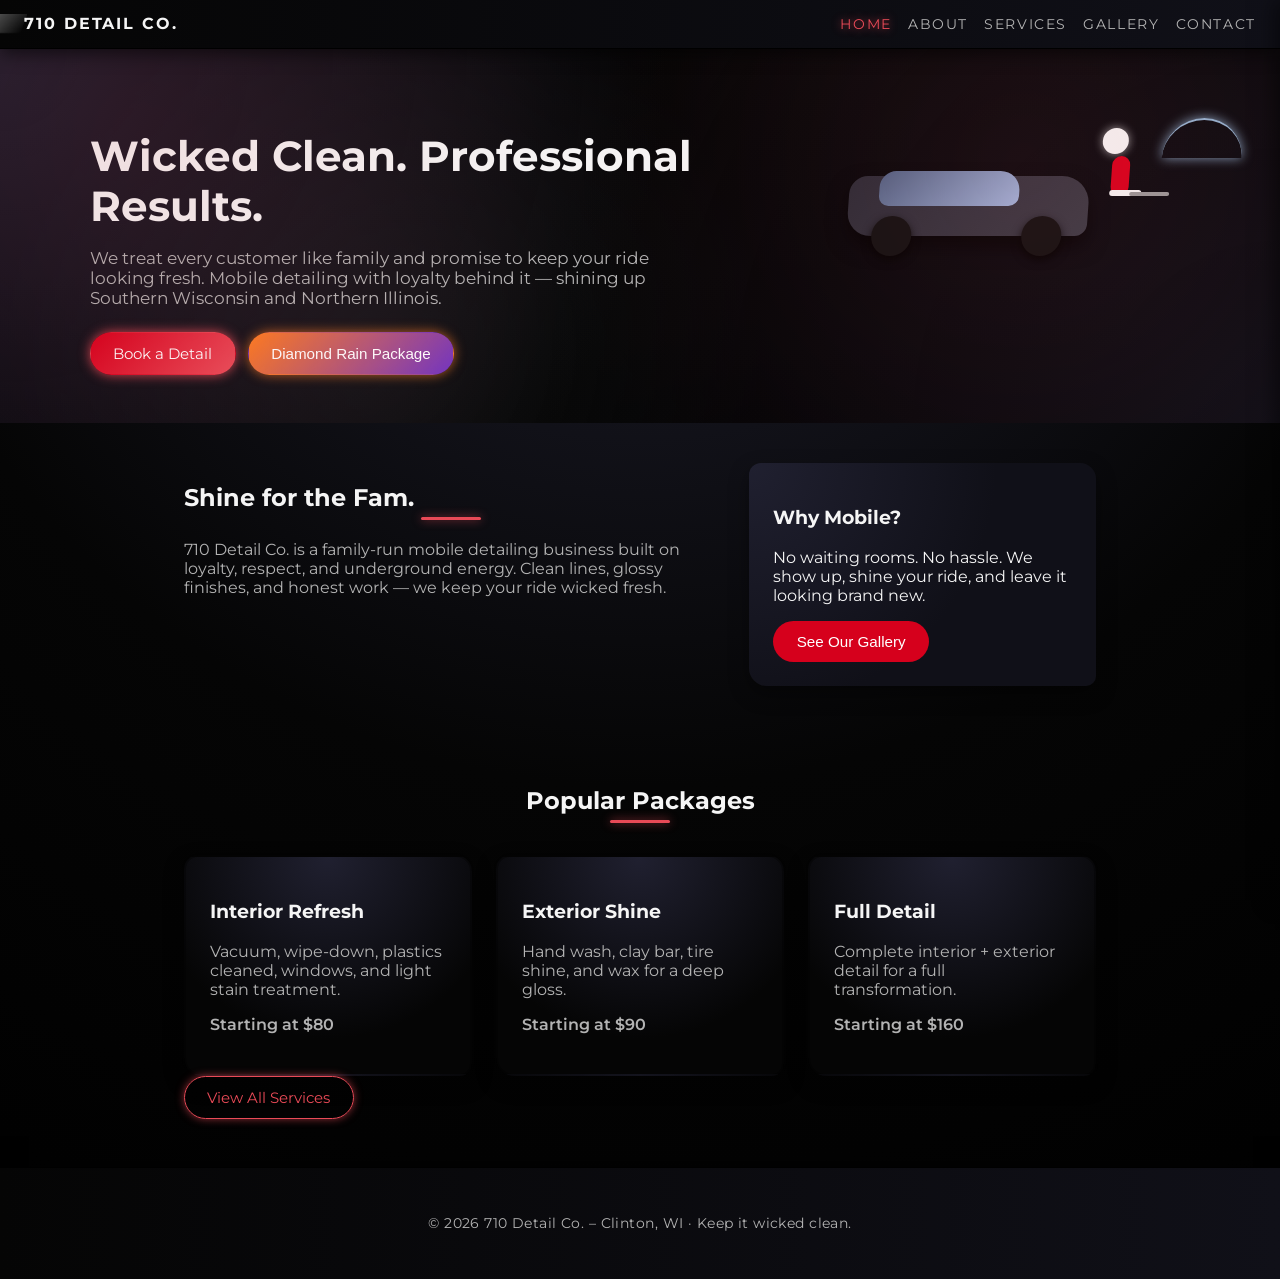
==== index.html @ 8afa5299 "Add files via upload" ====
<!DOCTYPE html>
<html lang="en">
<head>
  <meta charset="UTF-8">
  <title>710 Detail Co. — Mobile Detailing in Clinton, WI</title>

  <!-- Meta -->
  <meta name="viewport" content="width=device-width, initial-scale=1">
  <meta name="description" content="710 Detail Co. — Mobile detailing in Clinton, WI. Wicked clean results, honest pricing, and family-level loyalty.">

  <!-- Open Graph -->
  <meta property="og:title" content="710 Detail Co. — Wicked Clean Mobile Detailing">
  <meta property="og:description" content="Serving Clinton, WI and nearby towns. Interior, exterior, and full detail packages. Wicked Shine Mode included.">
  <meta property="og:type" content="website">
  <meta property="og:url" content="https://710detailco.com">
  <meta property="og:image" content="images/og-image.jpg">

  <!-- Styles -->
  <link rel="stylesheet" href="style.css">
  <link rel="icon" type="image/x-icon" href="favicon.ico">
</head>

<body class="theme-dark">

  <!-- Wicked Shine Panel -->
  <div class="wicked-panel" id="wickedPanel">
    <button class="wicked-close" id="wickedClose">×</button>
    <h2>Diamond Rain Package</h2>
    <p>Our premium gloss enhancement — clay bar, iron remover, polish, wax + sealant.</p>
    <ul>
      <li>Deep gloss polish</li>
      <li>Clay bar + iron decon</li>
      <li>Wax + sealant combo</li>
      <li>Tire & trim restoration</li>
    </ul>
    <a href="contact.html" class="btn-primary btn-glow">Book This Package</a>
  </div>

  <div class="wicked-overlay" id="wickedOverlay"></div>

  <!-- Header -->
  <header class="site-header fade-in">
    <div class="logo" id="logoTap">710 Detail Co.</div>

    <nav class="nav">
      <button class="nav-toggle" id="navToggle">☰</button>
      <ul class="nav-links" id="navLinks">
        <li><a href="index.html" class="active">Home</a></li>
        <li><a href="about.html">About</a></li>
        <li><a href="services.html">Services</a></li>
        <li><a href="gallery.html">Gallery</a></li>
        <li><a href="contact.html">Contact</a></li>
      </ul>
    </nav>
  </header>

  <!-- Main -->
  <main>

    <!-- Hero -->
    <section class="hero hero-comic fade-in">
      <div class="hero-inner">

        <div class="hero-content">
          <h1>Wicked Clean. Professional Results.</h1>
          <p>
            We treat every customer like family and promise to keep your ride looking fresh.
            Mobile detailing with loyalty behind it — shining up Southern Wisconsin and Northern Illinois.
          </p>

          <div class="hero-buttons">
            <a href="contact.html" class="btn-primary btn-glow">Book a Detail</a>
            <button class="btn-primary btn-wicked" id="wickedShineBtn">Diamond Rain Package</button>
          </div>
        </div>

        <div class="hero-illustration">

          <!-- Comic Car -->
          <div class="comic-car">
            <div class="car-body"></div>
            <div class="car-window"></div>
            <div class="car-wheel car-wheel-left"></div>
            <div class="car-wheel car-wheel-right"></div>

            <div class="washer-character">
              <div class="char-head"></div>
              <div class="char-body"></div>
              <div class="char-arm"></div>
              <div class="char-wand"></div>
              <div class="spray-arc"></div>
            </div>
          </div>

          <!-- Wicked Emblem -->
          <div class="wicked-emblem" id="wickedEmblem"></div>

        </div>
      </div>

      <div class="confetti-layer"></div>
    </section>

    <!-- Split Section -->
    <section class="split-section fade-in">
      <div class="split-text">
        <h2>Shine for the Fam.</h2>
        <p>
          710 Detail Co. is a family‑run mobile detailing business built on loyalty,
          respect, and underground energy. Clean lines, glossy finishes, and honest work —
          we keep your ride wicked fresh.
        </p>
      </div>

      <div class="split-highlight">
        <h3>Why Mobile?</h3>
        <p>No waiting rooms. No hassle. We show up, shine your ride, and leave it looking brand new.</p>
        <button class="btn-primary fam-btn" id="famDiscountBtn">See Our Gallery</button>
      </div>
    </section>

    <!-- Cards Section -->
    <section class="cards-section fade-in">
      <h2>Popular Packages</h2>

      <div class="cards-grid">
        <article class="card card-neon">
          <h3>Interior Refresh</h3>
          <p>Vacuum, wipe‑down, plastics cleaned, windows, and light stain treatment.</p>
          <p class="price">Starting at $80</p>
        </article>

        <article class="card card-neon">
          <h3>Exterior Shine</h3>
          <p>Hand wash, clay bar, tire shine, and wax for a deep gloss.</p>
          <p class="price">Starting at $90</p>
        </article>

        <article class="card card-neon">
          <h3>Full Detail</h3>
          <p>Complete interior + exterior detail for a full transformation.</p>
          <p class="price">Starting at $160</p>
        </article>
      </div>

      <div class="center-link">
        <a href="services.html" class="btn-outline btn-glow-soft">View All Services</a>
      </div>
    </section>

  </main>

  <!-- Footer -->
  <footer class="site-footer fade-in">
    <p>© 2026 710 Detail Co. – Clinton, WI · Keep it wicked clean.</p>
  </footer>

  <div class="easter-egg" id="easterEgg">Whoop Whoop!</div>

  <script src="script.js"></script>
</body>
</html>
---- style.css ----
@import url('https://fonts.googleapis.com/css2?family=Montserrat:wght@300;400;600;700&display=swap');

/* --------------------------------------------------
   ROOT THEME VARIABLES
-------------------------------------------------- */
:root {
  --bg: #050505;
  --bg-alt: #101018;
  --fg: #f5f5f5;
  --fg-muted: #b3b3b3;

  --red: #d6001c;
  --red-light: #e94a57;
  --red-dark: #8b0e17;

  --faygo-orange: #ff7a1a;
  --faygo-grape: #6b2bbf;

  --border: #2a2a35;
  --shadow-soft: 0 8px 20px rgba(0, 0, 0, 0.4);
}

/* --------------------------------------------------
   GLOBAL
-------------------------------------------------- */
*,
*::before,
*::after {
  box-sizing: border-box;
}

body.theme-dark {
  margin: 0;
  font-family: 'Montserrat', system-ui, sans-serif;
  background: radial-gradient(circle at top, #202030 0%, #050505 55%, #000 100%);
  color: var(--fg);
}

/* --------------------------------------------------
   HEADER / NAV
-------------------------------------------------- */
.site-header {
  display: flex;
  align-items: center;
  justify-content: space-between;
  padding: 0.9rem 1.5rem;
  border-bottom: 1px solid #000;
  position: sticky;
  top: 0;
  background: linear-gradient(to right, #050505, #101018);
  backdrop-filter: blur(10px);
  z-index: 10;
  box-shadow: 0 4px 18px rgba(0,0,0,0.6);
}

.logo {
  font-weight: 700;
  letter-spacing: 0.12em;
  cursor: pointer;
  text-transform: uppercase;
  position: relative;
  color: var(--fg);
}

/* Gloss sweep */
.logo::after {
  content: "";
  position: absolute;
  top: 0;
  left: -120%;
  width: 120%;
  height: 100%;
  background: linear-gradient(120deg, transparent, rgba(255,255,255,0.7), transparent);
  transform: skewX(-20deg);
  animation: shine 3s infinite;
}

@keyframes shine {
  0% { left: -120%; }
  50% { left: 120%; }
  100% { left: 120%; }
}

.nav-links {
  list-style: none;
  display: flex;
  gap: 1rem;
  margin: 0;
  padding: 0;
}

.nav-links a {
  text-decoration: none;
  color: var(--fg-muted);
  font-size: 0.85rem;
  text-transform: uppercase;
  letter-spacing: 0.12em;
  transition: color 0.2s ease, text-shadow 0.2s ease;
}

.nav-links a.active {
  color: var(--red-light);
  text-shadow: 0 0 8px rgba(233,74,87,0.8);
}

.nav-links a:hover {
  color: var(--fg);
  text-shadow: 0 0 6px rgba(255,255,255,0.7);
}

.nav-toggle {
  display: none;
  background: none;
  border: none;
  font-size: 1.4rem;
  cursor: pointer;
  color: var(--fg);
}

/* --------------------------------------------------
   HERO SECTION
-------------------------------------------------- */
.hero {
  padding: 3rem 1.5rem;
  position: relative;
}

.hero-comic {
  background:
    radial-gradient(circle at top left, #202030 0%, transparent 50%),
    radial-gradient(circle at bottom right, #101018 0%, transparent 55%),
    linear-gradient(to bottom, #050505 0%, #000 100%);
}

.hero-inner {
  max-width: 1100px;
  margin: 0 auto;
  display: grid;
  grid-template-columns: minmax(0, 1.4fr) minmax(0, 1fr);
  gap: 2.5rem;
  align-items: center;
}

.hero-content h1 {
  font-size: 2.6rem;
  margin-bottom: 1rem;
}

.hero-content p {
  font-size: 1.05rem;
  margin-bottom: 1.5rem;
  color: var(--fg-muted);
}

.hero-buttons {
  display: flex;
  gap: 0.75rem;
  flex-wrap: wrap;
}

/* --------------------------------------------------
   BUTTONS
-------------------------------------------------- */
.btn-primary,
.btn-outline {
  display: inline-block;
  padding: 0.7rem 1.4rem;
  border-radius: 999px;
  font-size: 0.95rem;
  text-decoration: none;
  cursor: pointer;
  border: 1px solid transparent;
  transition: transform 0.2s ease;
}

.btn-primary {
  background: linear-gradient(135deg, var(--red), var(--red-light));
  color: #fff;
}

.btn-outline {
  border-color: var(--red-light);
  color: var(--red-light);
  background: transparent;
}

.btn-glow {
  box-shadow: 0 0 12px rgba(233,74,87,0.9);
}

.btn-glow-soft {
  box-shadow: 0 0 8px rgba(233,74,87,0.6);
}

.btn-primary:hover,
.btn-outline:hover {
  transform: translateY(-2px);
}

/* Wicked Shine button */
.btn-wicked {
  background: linear-gradient(135deg, var(--faygo-orange), var(--faygo-grape));
  color: #fff;
  box-shadow: 0 0 12px rgba(255, 120, 30, 0.7);
}

/* Fam Discount button */
.fam-btn {
  background: var(--red);
  color: #fff;
}

/* --------------------------------------------------
   COMIC CAR ILLUSTRATION
-------------------------------------------------- */
.hero-illustration {
  position: relative;
  min-height: 220px;
}

.comic-car {
  position: relative;
  width: 260px;
  height: 140px;
  margin: 0 auto;
  transform: skewX(-4deg);
}

.car-body {
  position: absolute;
  bottom: 30px;
  left: 10px;
  width: 240px;
  height: 60px;
  background: linear-gradient(135deg, #2b2b35, #3b3b45);
  border-radius: 18px 28px 12px 24px;
  box-shadow: 0 10px 20px rgba(0,0,0,0.7);
}

.car-window {
  position: absolute;
  bottom: 60px;
  left: 40px;
  width: 140px;
  height: 35px;
  background: linear-gradient(135deg, #4f5f7f, #9fb3d9);
  border-radius: 16px 20px 10px 10px;
}

.car-wheel {
  position: absolute;
  bottom: 10px;
  width: 40px;
  height: 40px;
  background: #111;
  border-radius: 50%;
  box-shadow: 0 4px 10px rgba(0,0,0,0.9);
}

.car-wheel-left { left: 35px; }
.car-wheel-right { right: 35px; }

.washer-character {
  position: absolute;
  right: -40px;
  bottom: 60px;
}

.char-head {
  width: 26px;
  height: 26px;
  background: #f5f5f5;
  border-radius: 50%;
  box-shadow: 0 0 10px rgba(255,255,255,0.6);
}

.char-body {
  width: 18px;
  height: 40px;
  background: var(--red);
  border-radius: 10px;
  margin: 2px auto 0;
}

.char-arm {
  width: 32px;
  height: 6px;
  background: #f5f5f5;
  border-radius: 6px;
  position: relative;
  left: 10px;
  top: -6px;
}

.char-wand {
  width: 40px;
  height: 4px;
  background: #999;
  border-radius: 4px;
  position: relative;
  left: 30px;
  top: -10px;
}

.spray-arc {
  position: absolute;
  width: 80px;
  height: 40px;
  border-top: 2px solid rgba(180,220,255,0.8);
  border-radius: 80px 80px 0 0;
  left: 60px;
  top: -10px;
  box-shadow: 0 0 12px rgba(180,220,255,0.7);
}

/* --------------------------------------------------
   CONFETTI LAYER
-------------------------------------------------- */
.confetti-layer {
  pointer-events: none;
  position: absolute;
  inset: 0;
  background-image:
    radial-gradient(circle at 10% 20%, rgba(193,18,31,0.4) 0, transparent 40%),
    radial-gradient(circle at 80% 30%, rgba(233,74,87,0.35) 0, transparent 45%),
    radial-gradient(circle at 30% 80%, rgba(255,255,255,0.25) 0, transparent 40%);
  opacity: 0.25;
}

.confetti-soft {
  opacity: 0.18;
}

/* --------------------------------------------------
   PAGE HERO
-------------------------------------------------- */
.page-hero {
  padding: 3rem 1.5rem 2rem;
  text-align: center;
  position: relative;
}

.page-hero h1 {
  font-size: 2rem;
  margin-bottom: 0.5rem;
}

.page-hero p {
  color: var(--fg-muted);
}

/* Accent line under h2 */
h2 {
  position: relative;
  padding-bottom: 0.5rem;
}

h2::after {
  content: "";
  position: absolute;
  bottom: 0;
  left: 50%;
  transform: translateX(-50%);
  width: 60px;
  height: 3px;
  background: var(--red-light);
  border-radius: 999px;
  box-shadow: 0 0 10px rgba(233,74,87,0.7);
}

/* --------------------------------------------------
   SPLIT SECTION
-------------------------------------------------- */
.split-section {
  display: grid;
  grid-template-columns: minmax(0, 2fr) minmax(0, 1.3fr);
  gap: 2rem;
  padding: 2.5rem 1.5rem;
  max-width: 960px;
  margin: 0 auto;
}

.split-text p {
  color: var(--fg-muted);
}

.split-highlight {
  background: radial-gradient(circle at top left, #202030 0%, #101018 60%);
  border-radius: 12px 16px 10px 18px;
  padding: 1.5rem;
  box-shadow: var(--shadow-soft);
}

/* --------------------------------------------------
   CARDS
-------------------------------------------------- */
.cards-section {
  padding: 2.5rem 1.5rem 3rem;
  max-width: 960px;
  margin: 0 auto;
}

.cards-section h2 {
  text-align: center;
  margin-bottom: 2rem;
}

.cards-grid {
  display: grid;
  grid-template-columns: repeat(auto-fit, minmax(240px, 1fr));
  gap: 1.5rem;
}

.card {
  border-radius: 14px 16px 12px 18px;
  border: 2px solid #00000060;
  outline: 2px solid #00000040;
  padding: 1.5rem;
  box-shadow: var(--shadow-soft);
  background: radial-gradient(circle at top, #202030 0%, #050505 70%);
  transition: transform 0.25s ease, box-shadow 0.25s ease, border-color 0.25s ease;
}

.card-neon:hover {
  transform: translateY(-6px);
  box-shadow: 0 14px 32px rgba(0,0,0,0.9);
  border-color: var(--red-light);
}

.card p {
  color: var(--fg-muted);
}

.price {
  margin-top: 0.75rem;
  font-weight: 600;
  color: var(--red-light);
}

/* --------------------------------------------------
   CONTENT SECTIONS
-------------------------------------------------- */
.content-section {
  max-width: 720px;
  margin: 0 auto;
  padding: 2.5rem 1.5rem;
}

.content-section.center {
  text-align: center;
}

.bullet-list {
  padding-left: 1.2rem;
  color: var(--fg-muted);
}

/* --------------------------------------------------
   GALLERY
-------------------------------------------------- */
.gallery-grid {
  max-width: 960px;
  margin: 0 auto;
  padding: 2.5rem 1.5rem 3rem;
  display: grid;
  grid-template-columns: repeat(auto-fit, minmax(220px, 1fr));
  gap: 1.5rem;
}

.gallery-item {
  border-radius: 12px;
  border: 1px solid var(--border);
  padding: 1rem;
  box-shadow: var(--shadow-soft);
  background: radial-gradient(circle at top, #202030 0%, #050505 70%);
}

.gallery-label {
  font-size: 0.9rem;
  margin-bottom: 0.75rem;
  color: var(--red-light);
}

.gallery-placeholder {
  border-radius: 8px;
  border: 1px dashed #555;
  padding: 2rem 1rem;
  text-align: center;
  font-size: 0.9rem;
  color: var(--fg-muted);
}

/* --------------------------------------------------
   CONTACT FORM
-------------------------------------------------- */
.contact-form {
  max-width: 480px;
  margin: 0 auto 2rem;
}

.form-group {
  margin-bottom: 1rem;
}

.form-group label {
  display: block;
  margin-bottom: 0.25rem;
  font-size: 0.9rem;
}

.form-group input,
.form-group textarea {
  width: 100%;
  padding: 0.6rem 0.7rem;
  border-radius: 8px;
  border: 1px solid var(--border);
  font-size: 0.95rem;
  background: #050505;
  color: var(--fg);
}

.form-group input:focus,
.form-group textarea:focus {
  outline: none;
  border-color: var(--red-light);
  box-shadow: 0 0 8px rgba(233,74,87,0.7);
}

.contact-info {
  max-width: 480px;
  margin: 0 auto;
  border-top: 1px solid var(--border);
  padding-top: 1.5rem;
  color: var(--fg-muted);
}

/* --------------------------------------------------
   FOOTER
-------------------------------------------------- */
.site-footer {
  border-top: 1px solid #000;
  padding: 2rem 1.5rem;
  text-align: center;
  font-size: 0.9rem;
  color: var(--fg-muted);
  background: linear-gradient(to right, #050505, #101018);
  letter-spacing: 0.03em;
}

/* --------------------------------------------------
   EASTER EGG
-------------------------------------------------- */
.easter-egg {
  position: fixed;
  bottom: 1rem;
  right: 1rem;
  background: var(--red);
  color: #fff;
  padding: 0.5rem 0.9rem;
  border-radius: 999px;
  font-size: 0.85rem;
  opacity: 0;
  pointer-events: none;
  transition: opacity 0.25s ease;
  box-shadow: 0 0 12px rgba(193,18,31,0.9);
}

/* --------------------------------------------------
   FADE-IN ANIMATION
-------------------------------------------------- */
.fade-in {
  opacity: 0;
  transform: translateY(20px);
  transition: all 0.6s ease;
}

.fade-in.visible {
  opacity: 1;
  transform: translateY(0);
}

/* --------------------------------------------------
   MOBILE
-------------------------------------------------- */
@media (max-width: 768px) {
  .hero-inner {
    grid-template-columns: 1fr;
  }

  .hero-illustration {
    margin-top: 1.5rem;
  }

  .split-section {
    grid-template-columns: 1fr;
  }

  .nav-toggle {
    display: inline-block;
  }

  .nav-links {
    position: absolute;
    top: 2.8rem;
    right: 0;
    background: #050505;
    flex-direction: column;
    align-items: flex-start;
    padding: 0.75rem 1rem;
    border-radius: 12px;
    border: 1px solid #000;
    box-shadow: 0 10px 24px rgba(0,0,0,0.9);
    display: none;
  }

  .nav-links.show {
    display: flex;
  }
}
/* --------------------------------------------------
   EASTER EGGS — ADDITIONS
-------------------------------------------------- */

/* Faygo splash effect */
.btn-wicked.faygo-splash::after {
  content: "";
  position: absolute;
  inset: -6px;
  border-radius: 999px;
  background:
    radial-gradient(circle at 20% 30%, rgba(255,122,26,0.7) 0, transparent 40%),
    radial-gradient(circle at 70% 60%, rgba(107,43,191,0.7) 0, transparent 45%);
  opacity: 0.9;
  pointer-events: none;
}

/* Graffiti hover tags */
.tagged-word {
  position: relative;
  display: inline-block;
}

.tagged-word::after {
  content: "";
  position: absolute;
  left: 0;
  right: 0;
  bottom: -0.15em;
  height: 0.18em;
  background: linear-gradient(135deg, var(--red-light), var(--red-dark));
  border-radius: 999px;
  transform: scaleX(0.2) skewX(-20deg);
  opacity: 0;
  transition: transform 0.2s ease, opacity 0.2s ease;
}

.tagged-word:hover::after {
  transform: scaleX(1) skewX(-20deg);
  opacity: 1;
}

/* Konami mode */
body.konami-mode {
  background: radial-gradient(circle at center, #3b000f 0%, #050505 40%, #000 100%);
}

.wicked-badge {
  position: fixed;
  top: 1rem;
  left: 1rem;
  background: rgba(0,0,0,0.8);
  color: #fff;
  padding: 0.4rem 0.8rem;
  border-radius: 999px;
  font-size: 0.8rem;
  letter-spacing: 0.08em;
  text-transform: uppercase;
  box-shadow: 0 0 10px rgba(214,0,28,0.8);
  z-index: 20;
}

/* Carnival mode */
body.carnival-mode {
  background: radial-gradient(circle at top, #4a0018 0%, #050505 50%, #000 100%);
}

/* Underground mode */
body.underground-mode {
  background: radial-gradient(circle at top, #200000 0%, #050505 60%, #000 100%);
}

/* Wisdom tip popup */
.wisdom-tip {
  position: fixed;
  bottom: 1rem;
  left: 1rem;
  background: rgba(5,5,5,0.95);
  color: #fff;
  padding: 0.6rem 1rem;
  border-radius: 10px;
  font-size: 0.85rem;
  box-shadow: 0 0 12px rgba(0,0,0,0.8);
  z-index: 20;
}
/* --------------------------------------------------
   WICKED SHINE — COMIC NEON EMBLEM
-------------------------------------------------- */

.wicked-emblem {
  display: none;
  position: absolute;
  top: 20px;
  left: 50%;
  transform: translateX(-50%);
  width: 240px;
  height: 240px;
  border-radius: 50%;
  background:
    radial-gradient(circle at center, rgba(255,0,60,0.9) 0%, rgba(80,0,20,0.9) 60%, rgba(0,0,0,0.8) 100%);
  box-shadow:
    0 0 25px rgba(255,0,60,0.9),
    0 0 45px rgba(255,0,60,0.7),
    inset 0 0 25px rgba(255,255,255,0.2);
  z-index: 5;
  animation: wickedPulse 2.2s infinite ease-in-out;
}

/* Neon spray arc */
.wicked-emblem::before {
  content: "";
  position: absolute;
  top: -20px;
  left: 50%;
  transform: translateX(-50%) rotate(-10deg);
  width: 180px;
  height: 90px;
  border-top: 4px solid rgba(255,120,255,0.9);
  border-radius: 180px 180px 0 0;
  box-shadow: 0 0 18px rgba(255,120,255,0.9);
}

/* Neon text */
.wicked-emblem::after {
  content: "DIAMOND RAIN";
  position: absolute;
  bottom: 35px;
  left: 50%;
  transform: translateX(-50%);
  font-size: 1.4rem;
  font-weight: 700;
  letter-spacing: 0.12em;
  color: #fff;
  text-shadow:
    0 0 8px rgba(255,0,60,1),
    0 0 14px rgba(255,0,60,0.9),
    0 0 22px rgba(255,0,60,0.7);
}

@keyframes wickedPulse {
  0% { box-shadow: 0 0 25px rgba(255,0,60,0.9), 0 0 45px rgba(255,0,60,0.7); }
  50% { box-shadow: 0 0 35px rgba(255,0,60,1), 0 0 65px rgba(255,0,60,0.9); }
  100% { box-shadow: 0 0 25px rgba(255,0,60,0.9), 0 0 45px rgba(255,0,60,0.7); }
}
.hero-illustration {
  position: relative;
}
.wicked-emblem {
  display: none;
  position: absolute;
  top: 20px;
  left: 50%;
  transform: translateX(-50%);
  z-index: 50;
}
/* --------------------------------------------------
   WICKED SHINE PANEL (MISSING FROM YOUR CSS)
-------------------------------------------------- */

.wicked-panel {
  position: fixed;
  top: 0;
  right: -350px; /* hidden off-screen */
  width: 350px;
  height: 100%;
  background: #111;
  color: #fff;
  padding: 25px;
  box-shadow: -5px 0 20px rgba(0,0,0,0.5);
  transition: right 0.4s ease;
  z-index: 999;
}

.wicked-panel.open {
  right: 0; /* slides in */
}

.wicked-overlay {
  position: fixed;
  inset: 0;
  background: rgba(0,0,0,0.6);
  opacity: 0;
  pointer-events: none;
  transition: opacity 0.3s ease;
  z-index: 998;
}

.wicked-overlay.show {
  opacity: 1;
  pointer-events: auto;
}
.nav-links a {
  transition: color 0.2s ease, text-shadow 0.2s ease, transform 0.2s ease;
}

.nav-links a:hover {
  transform: translateY(-2px);
}
body {
  animation: fadeSite 0.6s ease;
}

@keyframes fadeSite {
  from { opacity: 0; }
  to { opacity: 1; }
}
.site-footer {
  box-shadow: 0 -4px 18px rgba(0,0,0,0.6);
}
.card:hover {
  border-color: var(--red-light);
  box-shadow: 0 0 18px rgba(233,74,87,0.4);
}
.page-hero h1 {
  text-shadow: 0 0 12px rgba(233,74,87,0.8);
}
.section-divider {
  width: 80%;
  height: 2px;
  margin: 2rem auto;
  background: linear-gradient(to right, transparent, var(--red-light), transparent);
  opacity: 0.4;
  border-radius: 999px;
}

.about-accent {
  position: absolute;
  inset: 0;
  pointer-events: none;
  background:
    radial-gradient(circle at 20% 30%, rgba(233,74,87,0.08) 0, transparent 40%),
    radial-gradient(circle at 80% 70%, rgba(255,255,255,0.05) 0, transparent 45%);
  opacity: 0.25;
}
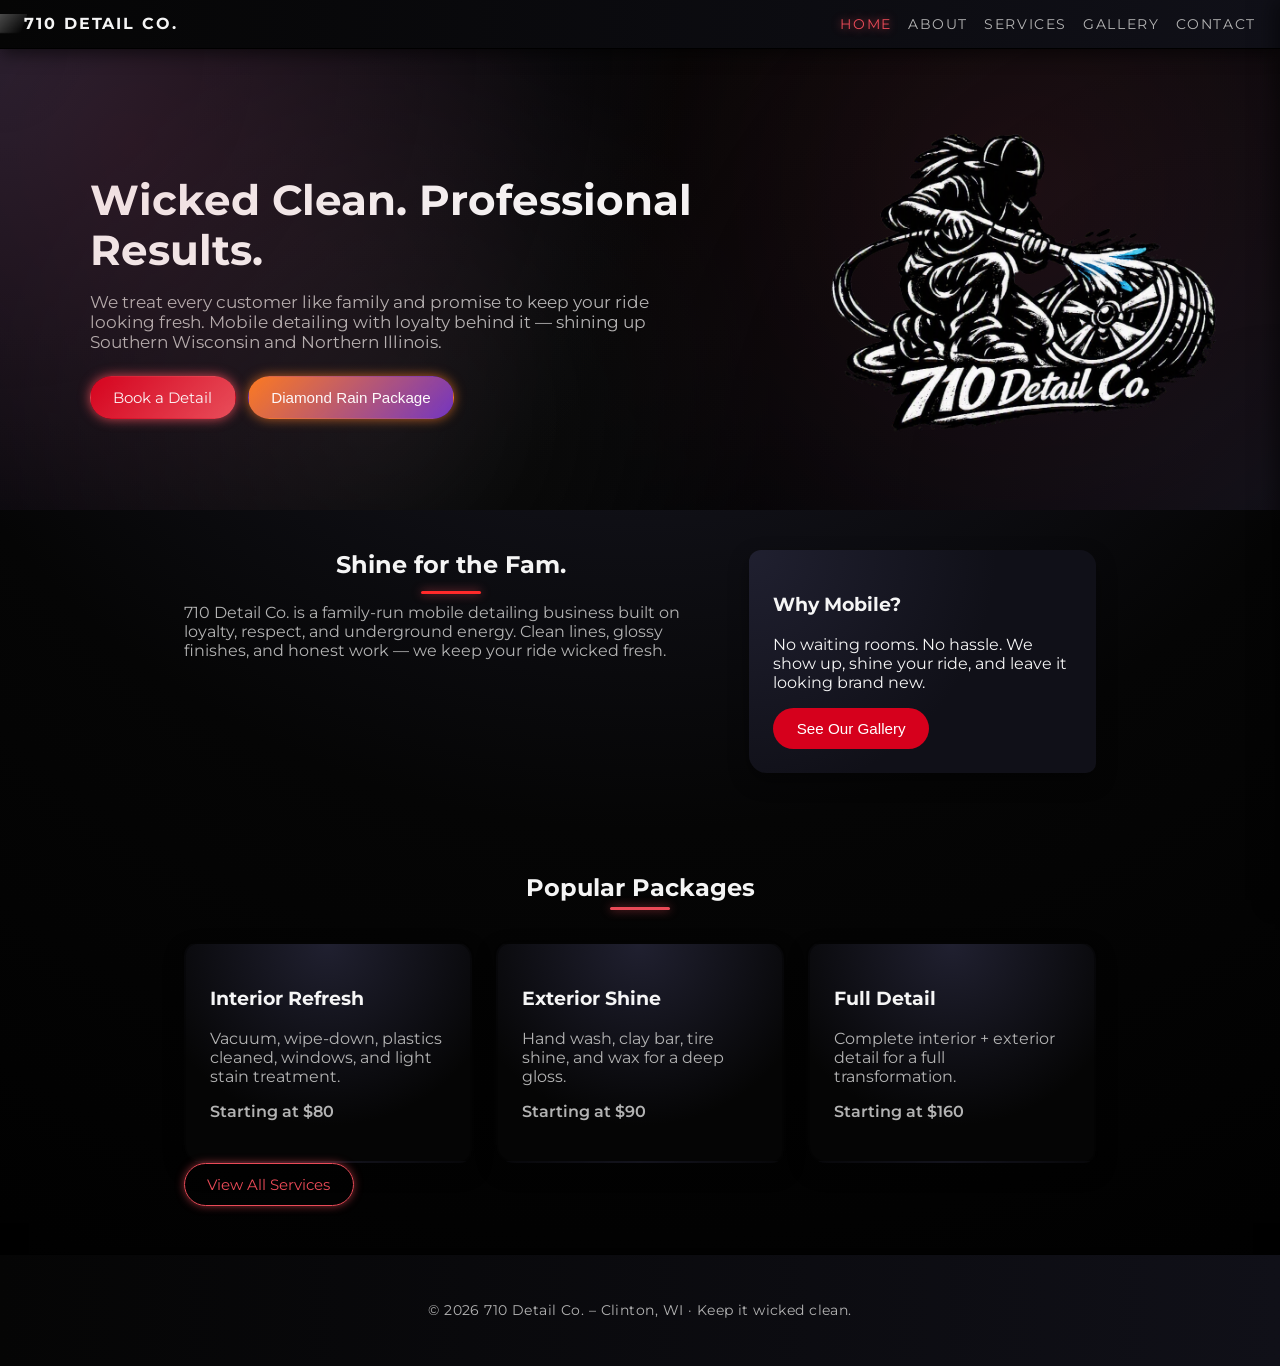
==== commit 11d54930: "Add files via upload" ====
--- a/index.html
+++ b/index.html
@@ -17,10 +17,14 @@
 
   <!-- Styles -->
   <link rel="stylesheet" href="style.css">
-  <link rel="icon" type="image/x-icon" href="favicon.ico">
+  <link rel="icon" type="image/png" href="images/favicon.png.png" loading="lazy">
+
 </head>
 
 <body class="theme-dark">
+
+  <!-- Hidden Wicked Shine Trigger -->
+  <button id="wickedShineBtn" style="display:none;"></button>
 
   <!-- Wicked Shine Panel -->
   <div class="wicked-panel" id="wickedPanel">
@@ -59,6 +63,9 @@
 
     <!-- Hero -->
     <section class="hero hero-comic fade-in">
+    <div class="diamond-rain-container"></div>
+
+      
       <div class="hero-inner">
 
         <div class="hero-content">
@@ -70,32 +77,23 @@
 
           <div class="hero-buttons">
             <a href="contact.html" class="btn-primary btn-glow">Book a Detail</a>
-            <button class="btn-primary btn-wicked" id="wickedShineBtn">Diamond Rain Package</button>
+
+            <!-- FIXED: renamed button -->
+            <button class="btn-primary btn-wicked" id="wickedShineTrigger">
+              Diamond Rain Package
+            </button>
+
           </div>
         </div>
 
         <div class="hero-illustration">
+  <!-- Comic Car -->
+  <img src="images/710DetailCo_logo.png" class="main-logo">
 
-          <!-- Comic Car -->
-          <div class="comic-car">
-            <div class="car-body"></div>
-            <div class="car-window"></div>
-            <div class="car-wheel car-wheel-left"></div>
-            <div class="car-wheel car-wheel-right"></div>
+  <!-- Wicked Emblem -->
+  <div class="wicked-emblem" id="wickedEmblem"></div>
+</div>
 
-            <div class="washer-character">
-              <div class="char-head"></div>
-              <div class="char-body"></div>
-              <div class="char-arm"></div>
-              <div class="char-wand"></div>
-              <div class="spray-arc"></div>
-            </div>
-          </div>
-
-          <!-- Wicked Emblem -->
-          <div class="wicked-emblem" id="wickedEmblem"></div>
-
-        </div>
       </div>
 
       <div class="confetti-layer"></div>
--- a/style.css
+++ b/style.css
@@ -725,6 +725,11 @@
   animation: wickedPulse 2.2s infinite ease-in-out;
 }
 
+#menuButton {
+    position: relative;
+    z-index: 10;
+}
+
 /* Neon spray arc */
 .wicked-emblem::before {
   content: "";
@@ -852,3 +857,140 @@
   opacity: 0.25;
 }
 
+/* --------------------------------------------------
+   MAIN LOGO
+-------------------------------------------------- */
+
+.main-logo {
+    width: 400px;      /* slightly bigger */
+    height: auto;
+    display: block;
+    margin-left: 75px; /* nudges it to the right */
+    z-index: 1;
+    position: relative;
+}
+header {
+    display: flex;
+    align-items: center;
+    justify-content: space-between;
+}
+.main-logo {
+    position: relative;
+    z-index: 1;
+}
+
+#wickedShineBtn {
+    position: relative;
+    z-index: 10;
+}
+.hero .diamond-rain {
+  position: absolute;
+  right: 0;
+  bottom: 5%;          /* lift slightly above the section bottom */
+  width: 60vw;         /* stretch across toward the text */
+  max-width: none;
+  object-fit: contain;
+  z-index: 3;
+  pointer-events: none; /* keeps it non‑interactive */
+}
+.wicked-image {
+  position: absolute;
+  right: -105%;          /* pushes the image further right */
+  bottom: -38%;           /* keeps it slightly above the section bottom */
+  width: 100vw;          /* stretches it wider across the screen */
+  max-width: none;
+  object-fit: contain;
+  z-index: 3;
+  pointer-events: none;
+}
+/* Center all content-section H2s and their red underline */
+.content-section h2 {
+  position: relative;
+  text-align: center;
+  margin: 0 auto;
+}
+
+/* Red underline, locked to the text center */
+.content-section h2::after {
+  content: "";
+  position: absolute;
+  left: 50%;
+  transform: translateX(-50%);
+  bottom: -0.4rem;      /* adjust up/down as you like */
+  width: 60px;          /* length of the red line */
+  height: 3px;
+  background: #ff2a2a;  /* your red */
+}
+.split-text h2 {
+  position: relative;
+  text-align: center;
+  margin: 0 auto;
+}
+
+/* Red underline for "Shine for the Fam." */
+.split-text h2::after {
+  content: "";
+  position: absolute;
+  left: 50%;
+  transform: translateX(-50%);
+  bottom: -0.4rem;      /* tweak up/down if needed */
+  width: 60px;          /* length of the red line */
+  height: 3px;
+  background: #ff2a2a;
+}
+/* Diamond Rain Container */
+.diamond-rain-container {
+  position: absolute;
+  top: 0;
+  left: 0;
+  width: 100vw;
+  height: 100%;
+  overflow: hidden;
+  pointer-events: none;
+  z-index: 3;
+}
+
+/* Wrapper that rotates + falls */
+.diamond-wrapper {
+  position: absolute;
+  animation: fallAndSpin var(--duration) linear var(--delay) infinite,
+             sparkle 2s ease-in-out infinite;
+}
+
+/* TRUE GEM SHAPE */
+.diamond {
+  width: 24px;
+  height: 24px;
+  background: radial-gradient(circle at 30% 30%, #ffffff 0%, #b8eaff 40%, #7ddfff 100%);
+  clip-path: polygon(
+    20% 35%,
+    35% 10%,
+    65% 10%,
+    80% 35%,
+    100% 60%,
+    50% 100%,
+    0% 60%
+  );
+  filter: drop-shadow(0 0 4px rgba(125, 223, 255, 0.6));
+  opacity: 0.9;
+}
+
+/* Combined falling + spinning */
+@keyframes fallAndSpin {
+  0% {
+    transform: translateY(-120px) rotate(0deg);
+    opacity: 1;
+  }
+  100% {
+    transform: translateY(110vh) rotate(360deg);
+    opacity: 0;
+  }
+}
+
+/* Sparkle */
+@keyframes sparkle {
+  0%, 100% { filter: brightness(1); }
+  50% { filter: brightness(1.4); }
+}
+
+
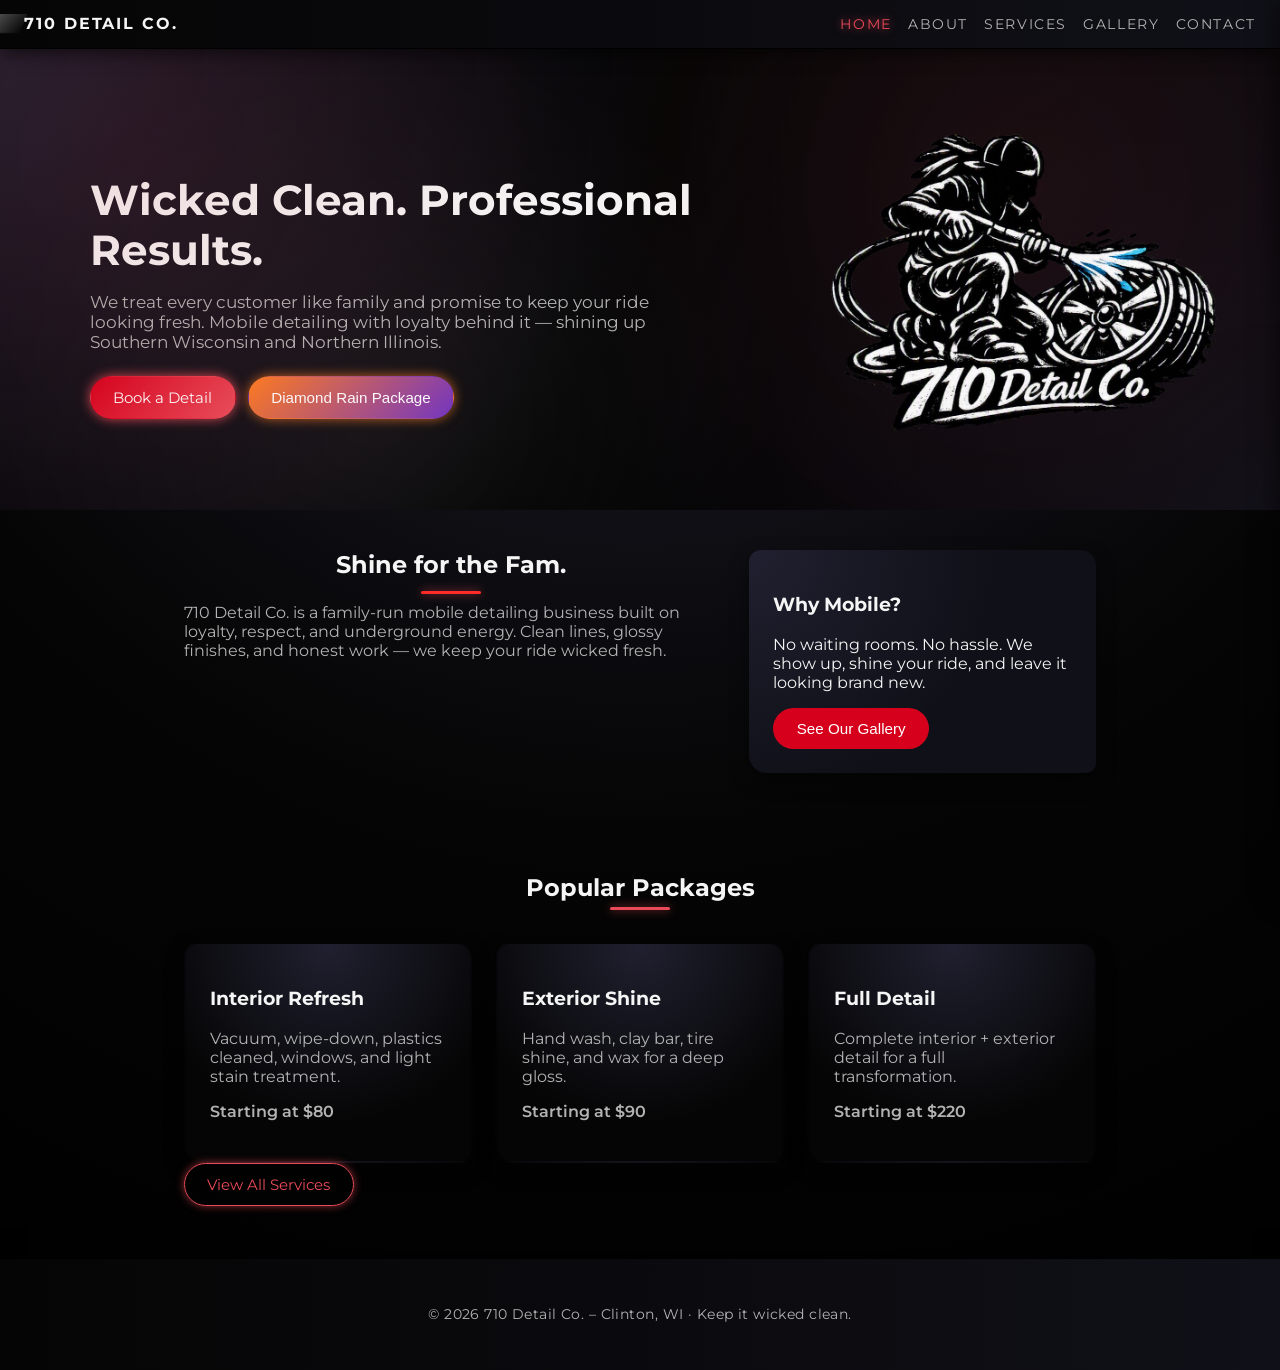
==== commit 0c0883de: "Add files via upload" ====
--- a/index.html
+++ b/index.html
@@ -13,7 +13,7 @@
   <meta property="og:description" content="Serving Clinton, WI and nearby towns. Interior, exterior, and full detail packages. Wicked Shine Mode included.">
   <meta property="og:type" content="website">
   <meta property="og:url" content="https://710detailco.com">
-  <meta property="og:image" content="images/og-image.jpg">
+  <meta property="og:image" content="images/og-image.jpg" loading="lazy">
 
   <!-- Styles -->
   <link rel="stylesheet" href="style.css">
@@ -88,7 +88,7 @@
 
         <div class="hero-illustration">
   <!-- Comic Car -->
-  <img src="images/710DetailCo_logo.png" class="main-logo">
+  <img src="images/710DetailCo_logo.png" class="main-logo" loading="lazy">
 
   <!-- Wicked Emblem -->
   <div class="wicked-emblem" id="wickedEmblem"></div>
@@ -137,7 +137,7 @@
         <article class="card card-neon">
           <h3>Full Detail</h3>
           <p>Complete interior + exterior detail for a full transformation.</p>
-          <p class="price">Starting at $160</p>
+          <p class="price">Starting at $220</p>
         </article>
       </div>
 
--- a/style.css
+++ b/style.css
@@ -491,47 +491,73 @@
 }
 
 /* --------------------------------------------------
-   CONTACT FORM
--------------------------------------------------- */
+   BOOKING FORM UPGRADE
+-------------------------------------------------- */
+
 .contact-form {
-  max-width: 480px;
-  margin: 0 auto 2rem;
-}
-
-.form-group {
-  margin-bottom: 1rem;
-}
-
-.form-group label {
+  max-width: 520px;
+  margin: 0 auto 2.5rem;
+  padding: 2rem;
+  background: radial-gradient(circle at top, #202030 0%, #050505 70%);
+  border-radius: 16px;
+  box-shadow: 0 10px 28px rgba(0,0,0,0.7);
+  border: 1px solid rgba(255,255,255,0.06);
+}
+
+.contact-form .form-group {
+  margin-bottom: 1.2rem;
+}
+
+.contact-form label {
   display: block;
-  margin-bottom: 0.25rem;
+  margin-bottom: 0.35rem;
   font-size: 0.9rem;
-}
-
-.form-group input,
-.form-group textarea {
+  color: var(--fg-muted);
+}
+
+.contact-form input,
+.contact-form select,
+.contact-form textarea {
   width: 100%;
-  padding: 0.6rem 0.7rem;
-  border-radius: 8px;
+  padding: 0.7rem 0.8rem;
+  border-radius: 10px;
   border: 1px solid var(--border);
-  font-size: 0.95rem;
   background: #050505;
   color: var(--fg);
-}
-
-.form-group input:focus,
-.form-group textarea:focus {
+  font-size: 0.95rem;
+  transition: border-color 0.2s ease, box-shadow 0.2s ease;
+}
+
+.contact-form input:focus,
+.contact-form select:focus,
+.contact-form textarea:focus {
   outline: none;
   border-color: var(--red-light);
-  box-shadow: 0 0 8px rgba(233,74,87,0.7);
-}
-
-.contact-info {
-  max-width: 480px;
-  margin: 0 auto;
-  border-top: 1px solid var(--border);
-  padding-top: 1.5rem;
-  color: var(--fg-muted);
+  box-shadow: 0 0 10px rgba(233,74,87,0.7);
+}
+
+.contact-form button {
+  width: 100%;
+  margin-top: 1rem;
+  padding: 0.9rem;
+  font-size: 1rem;
+  border-radius: 999px;
+}
+/* Add‑Ons Dropdown */
+#addons {
+  background: #050505;
+  border: 1px solid var(--border);
+  color: var(--fg);
+  border-radius: 10px;
+  padding: 0.7rem 0.8rem;
+  font-size: 0.95rem;
+  transition: border-color 0.2s ease, box-shadow 0.2s ease;
+}
+
+#addons:focus {
+  outline: none;
+  border-color: var(--red-light);
+  box-shadow: 0 0 10px rgba(233,74,87,0.7);
 }
 
 /* --------------------------------------------------
@@ -992,5 +1018,1575 @@
   0%, 100% { filter: brightness(1); }
   50% { filter: brightness(1.4); }
 }
-
-
+/* --------------------------------------------------
+   SERVICES PAGE — PRICING SECTION
+-------------------------------------------------- */
+
+.pricing-section {
+  padding: 2.5rem 1.5rem 3rem;
+  max-width: 960px;
+  margin: 0 auto;
+  text-align: center;
+}
+
+.pricing-title {
+  font-size: 2rem;
+  margin-bottom: 2rem;
+  text-shadow: 0 0 12px rgba(233,74,87,0.8);
+}
+
+.pricing-grid {
+  display: grid;
+  grid-template-columns: repeat(auto-fit, minmax(260px, 1fr));
+  gap: 1.5rem;
+}
+
+.price-card {
+  background: radial-gradient(circle at top, #202030 0%, #050505 70%);
+  border-radius: 14px 16px 12px 18px;
+  border: 2px solid #00000060;
+  outline: 2px solid #00000040;
+  padding: 1.5rem;
+  box-shadow: var(--shadow-soft);
+  transition: transform 0.25s ease, box-shadow 0.25s ease, border-color 0.25s ease;
+}
+
+.price-card:hover {
+  transform: translateY(-6px);
+  box-shadow: 0 14px 32px rgba(0,0,0,0.9);
+  border-color: var(--red-light);
+}
+
+.price-card h3 {
+  font-size: 1.4rem;
+  margin-bottom: 0.5rem;
+}
+
+.price-card .price {
+  margin-top: 0.75rem;
+  font-weight: 600;
+  font-size: 1.4rem;
+  color: var(--red-light);
+  text-shadow: 0 0 8px rgba(233,74,87,0.7);
+}
+
+.price-card ul {
+  list-style: none;
+  padding: 0;
+  margin: 1rem 0;
+}
+
+.price-card ul li {
+  margin: 6px 0;
+  color: var(--fg-muted);
+  font-size: 0.95rem;
+}
+
+/* Add-ons section */
+.addons {
+  margin-top: 3rem;
+  text-align: left;
+  max-width: 600px;
+  margin-left: auto;
+  margin-right: auto;
+}
+
+.addons h3 {
+  font-size: 1.6rem;
+  margin-bottom: 1rem;
+  text-align: center;
+}
+
+.addons ul {
+  list-style: none;
+  padding: 0;
+}
+
+.addons ul li {
+  margin: 8px 0;
+  font-size: 1rem;
+  color: var(--fg-muted);
+}
+/* --------------------------------------------------
+   POLISHED ADD-ONS SECTION
+-------------------------------------------------- */
+
+.addons {
+  margin-top: 3rem;
+  padding: 2rem 1.5rem;
+  background: radial-gradient(circle at top, #202030 0%, #050505 70%);
+  border-radius: 16px;
+  box-shadow: 0 10px 28px rgba(0,0,0,0.7);
+  border: 1px solid rgba(255,255,255,0.06);
+  max-width: 700px;
+  margin-left: auto;
+  margin-right: auto;
+}
+
+.addons h3 {
+  text-align: center;
+  font-size: 1.8rem;
+  margin-bottom: 1.2rem;
+  color: var(--red-light);
+  text-shadow: 0 0 10px rgba(233,74,87,0.7);
+}
+
+.addons ul {
+  list-style: none;
+  padding: 0;
+  margin: 0;
+}
+
+.addons ul li {
+  background: rgba(255,255,255,0.05);
+  padding: 0.75rem 1rem;
+  margin: 0.5rem 0;
+  border-radius: 10px;
+  font-size: 1rem;
+  color: var(--fg-muted);
+  border: 1px solid rgba(255,255,255,0.08);
+  transition: transform 0.2s ease, box-shadow 0.2s ease;
+}
+
+.addons ul li:hover {
+  transform: translateY(-3px);
+  box-shadow: 0 0 12px rgba(233,74,87,0.4);
+  border-color: var(--red-light);
+  color: #fff;
+}
+/* --------------------------------------------------
+   SERVICE AREA SECTION
+-------------------------------------------------- */
+
+.service-area-section {
+  max-width: 960px;
+  margin: 0 auto;
+  padding: 2.5rem 1.5rem 3rem;
+  text-align: center;
+}
+
+.service-area-tagline {
+  color: var(--fg-muted);
+  margin-bottom: 2rem;
+  font-size: 1.05rem;
+}
+
+.service-area-grid {
+  display: grid;
+  grid-template-columns: repeat(auto-fit, minmax(260px, 1fr));
+  gap: 1.5rem;
+}
+
+.service-area-list {
+  background: radial-gradient(circle at top, #202030 0%, #050505 70%);
+  padding: 1.5rem;
+  border-radius: 14px;
+  box-shadow: var(--shadow-soft);
+  border: 1px solid rgba(255,255,255,0.06);
+  text-align: left;
+}
+
+.service-area-list h3 {
+  color: var(--red-light);
+  margin-bottom: 0.75rem;
+  text-shadow: 0 0 10px rgba(233,74,87,0.7);
+}
+
+.service-area-list ul {
+  list-style: none;
+  padding: 0;
+  margin: 0;
+}
+
+.service-area-list ul li {
+  margin: 0.4rem 0;
+  color: var(--fg-muted);
+  font-size: 0.95rem;
+}
+
+.service-area-map {
+  background: radial-gradient(circle at top, #202030 0%, #050505 70%);
+  padding: 1.5rem;
+  border-radius: 14px;
+  box-shadow: var(--shadow-soft);
+  border: 1px solid rgba(255,255,255,0.06);
+}
+
+.service-area-map h3 {
+  color: var(--red-light);
+  margin-bottom: 0.75rem;
+  text-shadow: 0 0 10px rgba(233,74,87,0.7);
+}
+/* --------------------------------------------------
+   SERVICE AREA — POLISH UPGRADES
+-------------------------------------------------- */
+
+/* Glowing divider above the section */
+.service-area-section::before {
+  content: "";
+  display: block;
+  width: 80%;
+  height: 2px;
+  margin: 0 auto 2rem;
+  background: linear-gradient(to right, transparent, var(--red-light), transparent);
+  opacity: 0.45;
+  border-radius: 999px;
+}
+
+/* Subtle underground background accent */
+.service-area-section {
+  position: relative;
+}
+
+.service-area-section::after {
+  content: "";
+  position: absolute;
+  inset: 0;
+  pointer-events: none;
+  background:
+    radial-gradient(circle at 20% 30%, rgba(233,74,87,0.08) 0, transparent 40%),
+    radial-gradient(circle at 80% 70%, rgba(255,255,255,0.05) 0, transparent 45%);
+  opacity: 0.25;
+  z-index: -1;
+}
+/* --------------------------------------------------
+   SERVICE AREA — ICONS
+-------------------------------------------------- */
+
+/* Base icon style */
+.service-area-list::before,
+.service-area-map::before {
+  content: "";
+  position: absolute;
+  top: -12px;
+  left: -12px;
+  width: 38px;
+  height: 38px;
+  border-radius: 50%;
+  background: radial-gradient(circle, var(--red-light), var(--red-dark));
+  box-shadow: 0 0 12px rgba(233,74,87,0.7);
+  opacity: 0.85;
+  animation: pulseIcon 2.4s infinite ease-in-out;
+}
+
+/* Positioning fix */
+.service-area-list,
+.service-area-map {
+  position: relative;
+}
+
+/* Different icons for each card */
+.service-area-list:nth-child(1)::before {
+  background-image: url('images/icon-city.png');
+  background-size: 60%;
+  background-repeat: no-repeat;
+  background-position: center;
+}
+
+.service-area-list:nth-child(2)::before {
+  background-image: url('images/icon-county.png');
+  background-size: 60%;
+  background-repeat: no-repeat;
+  background-position: center;
+}
+
+.service-area-map::before {
+  background-image: url('images/icon-map.png');
+  background-size: 60%;
+  background-repeat: no-repeat;
+  background-position: center;
+}
+
+/* Soft pulsing animation */
+@keyframes pulseIcon {
+  0% { transform: scale(1); opacity: 0.85; }
+  50% { transform: scale(1.15); opacity: 1; }
+  100% { transform: scale(1); opacity: 0.85; }
+}
+/* --------------------------------------------------
+   HOME PAGE — MOBILE OPTIMIZATION
+-------------------------------------------------- */
+
+@media (max-width: 768px) {
+
+  /* HERO SPACING FIX */
+  .hero {
+    padding: 2rem 1rem 1.5rem;
+  }
+
+  .hero-content h1 {
+    font-size: 1.9rem;
+    line-height: 1.2;
+  }
+
+  .hero-content p {
+    font-size: 0.95rem;
+    margin-bottom: 1.2rem;
+  }
+
+  /* BUTTON STACKING FIX */
+  .hero-buttons {
+    flex-direction: column;
+    gap: 0.7rem;
+  }
+
+  .hero-buttons a,
+  .hero-buttons button {
+    width: 100%;
+    text-align: center;
+  }
+
+  /* LOGO ALIGNMENT FIX */
+  .logo {
+    font-size: 1rem;
+    letter-spacing: 0.08em;
+    margin-right: auto;
+  }
+
+  /* NAV TOGGLE FIX */
+  .nav-toggle {
+    font-size: 1.6rem;
+    padding: 0.2rem;
+  }
+
+  /* HERO ILLUSTRATION FIX */
+  .main-logo {
+    width: 70%;
+    margin: 0 auto;
+    display: block;
+  }
+
+  /* WICKED SHINE PANEL FIX */
+  .wicked-panel {
+    width: 85%;
+    right: -85%;
+  }
+
+  .wicked-panel.open {
+    right: 0;
+  }
+
+  /* DIAMOND RAIN FIX */
+  .diamond-rain-container {
+    overflow: hidden;
+  }
+
+  .diamond-wrapper {
+    transform: scale(0.75);
+  }
+
+  /* SPLIT SECTION FIX */
+  .split-section {
+    padding: 1.8rem 1rem;
+    gap: 1.2rem;
+  }
+
+  /* CARDS SECTION FIX */
+  .cards-grid {
+    gap: 1rem;
+  }
+
+  .card {
+    padding: 1.2rem;
+  }
+
+  /* FOOTER FIX */
+  .site-footer {
+    padding: 1.5rem 1rem;
+  }
+}
+/* --------------------------------------------------
+   CONTACT PAGE — MOBILE OPTIMIZATION
+-------------------------------------------------- */
+
+@media (max-width: 768px) {
+
+  /* HERO SPACING FIX */
+  .page-hero {
+    padding: 2rem 1rem 1.2rem;
+  }
+
+  .page-hero h1 {
+    font-size: 1.8rem;
+    margin-bottom: 0.4rem;
+  }
+
+  .page-hero p {
+    font-size: 0.95rem;
+  }
+
+  /* SERVICE AREA FIX */
+  .service-area-section {
+    padding: 2rem 1rem;
+  }
+
+  .service-area-grid {
+    gap: 1rem;
+  }
+
+  .service-area-list,
+  .service-area-map {
+    padding: 1.2rem;
+  }
+
+  .service-area-map iframe {
+    height: 200px;
+  }
+
+  /* CONTACT FORM FIX */
+  .contact-form {
+    padding: 1.5rem;
+    margin-top: 1.5rem;
+  }
+
+  .form-group {
+    margin-bottom: 1rem;
+  }
+
+  .contact-form label {
+    font-size: 0.85rem;
+  }
+
+  .contact-form input,
+  .contact-form select,
+  .contact-form textarea {
+    padding: 0.65rem 0.75rem;
+    font-size: 0.9rem;
+  }
+
+  /* SUBMIT BUTTON FIX */
+  .contact-form button {
+    width: 100%;
+    padding: 0.85rem;
+    font-size: 1rem;
+  }
+
+  /* CONTACT INFO FIX */
+  .contact-info {
+    margin-top: 2rem;
+    padding: 1rem;
+    text-align: center;
+  }
+
+  .contact-info h2 {
+    font-size: 1.3rem;
+    margin-bottom: 0.6rem;
+  }
+
+  .contact-info p {
+    font-size: 0.9rem;
+  }
+
+  /* FOOTER FIX */
+  .site-footer {
+    padding: 1.5rem 1rem;
+  }
+}
+/* --------------------------------------------------
+   FAM PAGE — MOBILE OPTIMIZATION
+-------------------------------------------------- */
+
+@media (max-width: 768px) {
+
+  /* HERO SPACING FIX */
+  .page-hero {
+    padding: 2rem 1rem 1.2rem;
+  }
+
+  .page-hero h1 {
+    font-size: 1.9rem;
+    margin-bottom: 0.4rem;
+  }
+
+  .page-hero p {
+    font-size: 0.95rem;
+    margin-bottom: 1rem;
+  }
+
+  /* CONFETTI FIX */
+  .confetti-layer {
+    overflow: hidden;
+    transform: scale(0.85);
+  }
+
+  /* CONTENT SECTION FIX */
+  .content-section {
+    padding: 1.8rem 1rem;
+    text-align: center;
+  }
+
+  .content-section h2 {
+    font-size: 1.4rem;
+    margin-bottom: 0.6rem;
+  }
+
+  .content-section p {
+    font-size: 0.95rem;
+    line-height: 1.45;
+  }
+
+  /* LOGO ALIGNMENT FIX */
+  .logo {
+    font-size: 1rem;
+    letter-spacing: 0.08em;
+    margin-right: auto;
+  }
+
+  /* NAV TOGGLE FIX */
+  .nav-toggle {
+    font-size: 1.6rem;
+    padding: 0.2rem;
+  }
+
+  /* FOOTER FIX */
+  .site-footer {
+    padding: 1.5rem 1rem;
+    text-align: center;
+  }
+}
+/* --------------------------------------------------
+   GALLERY PAGE — MOBILE OPTIMIZATION
+-------------------------------------------------- */
+
+@media (max-width: 768px) {
+
+  /* HERO FIX */
+  .page-hero {
+    padding: 2rem 1rem 1.2rem;
+  }
+
+  .page-hero h1 {
+    font-size: 1.9rem;
+    margin-bottom: 0.4rem;
+  }
+
+  .page-hero p {
+    font-size: 0.95rem;
+  }
+
+  /* GALLERY GRID FIX */
+  .gallery-grid {
+    padding: 1.5rem 1rem;
+    gap: 1rem;
+    grid-template-columns: 1fr;
+  }
+
+  .gallery-item {
+    padding: 1rem;
+    border-radius: 12px;
+  }
+
+  .gallery-label {
+    font-size: 0.9rem;
+    margin-bottom: 0.5rem;
+    text-align: center;
+  }
+
+  .gallery-placeholder {
+    height: 160px;
+    font-size: 0.85rem;
+    display: flex;
+    align-items: center;
+    justify-content: center;
+  }
+
+  /* LOGO ALIGNMENT FIX */
+  .logo {
+    font-size: 1rem;
+    letter-spacing: 0.08em;
+    margin-right: auto;
+  }
+
+  /* NAV TOGGLE FIX */
+  .nav-toggle {
+    font-size: 1.6rem;
+    padding: 0.2rem;
+  }
+
+  /* FOOTER FIX */
+  .site-footer {
+    padding: 1.5rem 1rem;
+    text-align: center;
+  }
+}
+/* --------------------------------------------------
+   PRIVACY POLICY PAGE — MOBILE OPTIMIZATION
+-------------------------------------------------- */
+
+@media (max-width: 768px) {
+
+  /* CONTENT SECTION FIX */
+  .content-section {
+    padding: 2rem 1rem;
+    text-align: center;
+  }
+
+  .content-section h1 {
+    font-size: 1.8rem;
+    margin-bottom: 0.6rem;
+  }
+
+  .content-section p {
+    font-size: 0.95rem;
+    line-height: 1.45;
+    max-width: 600px;
+    margin: 0 auto;
+  }
+
+  /* LOGO ALIGNMENT FIX */
+  .logo {
+    font-size: 1rem;
+    letter-spacing: 0.08em;
+    margin-right: auto;
+  }
+
+  /* NAV TOGGLE FIX */
+  .nav-toggle {
+    font-size: 1.6rem;
+    padding: 0.2rem;
+  }
+
+  /* FOOTER FIX */
+  .site-footer {
+    padding: 1.5rem 1rem;
+    text-align: center;
+  }
+}
+/* --------------------------------------------------
+   SERVICES PAGE — MOBILE OPTIMIZATION
+-------------------------------------------------- */
+
+@media (max-width: 768px) {
+
+  /* HERO FIX */
+  .page-hero {
+    padding: 2rem 1rem 1.2rem;
+  }
+
+  .page-hero h1 {
+    font-size: 1.9rem;
+    margin-bottom: 0.4rem;
+  }
+
+  .page-hero p {
+    font-size: 0.95rem;
+  }
+
+  /* PRICING SECTION FIX */
+  .pricing-section {
+    padding: 2rem 1rem;
+  }
+
+  .pricing-title {
+    font-size: 1.6rem;
+    margin-bottom: 1.2rem;
+    text-align: center;
+  }
+
+  .pricing-grid {
+    grid-template-columns: 1fr;
+    gap: 1rem;
+  }
+
+  .price-card {
+    padding: 1.2rem;
+    border-radius: 12px;
+  }
+
+  .price-card h3 {
+    font-size: 1.2rem;
+    margin-bottom: 0.4rem;
+  }
+
+  .price-card .price {
+    font-size: 1.1rem;
+    margin-bottom: 0.6rem;
+  }
+
+  .price-card ul li {
+    font-size: 0.9rem;
+    margin-bottom: 0.35rem;
+  }
+
+  .price-card a {
+    width: 100%;
+    text-align: center;
+    margin-top: 0.8rem;
+  }
+
+  /* ADD-ONS FIX */
+  .addons {
+    margin-top: 2rem;
+    padding: 1.2rem;
+    text-align: center;
+  }
+
+  .addons h3 {
+    font-size: 1.3rem;
+    margin-bottom: 0.6rem;
+  }
+
+  .addons ul li {
+    font-size: 0.9rem;
+    margin-bottom: 0.4rem;
+  }
+
+  /* CUSTOM REQUEST FIX */
+  .content-section.center {
+    padding: 1.8rem 1rem;
+    text-align: center;
+  }
+
+  .content-section.center p {
+    font-size: 0.95rem;
+  }
+
+  /* LOGO ALIGNMENT FIX */
+  .logo {
+    font-size: 1rem;
+    letter-spacing: 0.08em;
+    margin-right: auto;
+  }
+
+  /* NAV TOGGLE FIX */
+  .nav-toggle {
+    font-size: 1.6rem;
+    padding: 0.2rem;
+  }
+
+  /* FOOTER FIX */
+  .site-footer {
+    padding: 1.5rem 1rem;
+    text-align: center;
+  }
+}
+/* --------------------------------------------------
+   REQUEST SENT PAGE — MOBILE OPTIMIZATION
+-------------------------------------------------- */
+
+@media (max-width: 768px) {
+
+  /* HERO FIX */
+  .page-hero {
+    padding: 2rem 1rem 1.2rem;
+    text-align: center;
+  }
+
+  .page-hero h1 {
+    font-size: 1.9rem;
+    margin-bottom: 0.4rem;
+  }
+
+  .page-hero p {
+    font-size: 0.95rem;
+    margin-bottom: 1rem;
+  }
+
+  /* CONFETTI FIX */
+  .confetti-layer {
+    overflow: hidden;
+    transform: scale(0.85);
+  }
+
+  /* RETURN BUTTON FIX */
+  .content-section.center {
+    padding: 1.8rem 1rem;
+  }
+
+  .content-section.center a {
+    width: 100%;
+    text-align: center;
+    padding: 0.85rem;
+    font-size: 1rem;
+    display: inline-block;
+  }
+
+  /* LOGO ALIGNMENT FIX */
+  .logo {
+    font-size: 1rem;
+    letter-spacing: 0.08em;
+    margin-right: auto;
+  }
+
+  /* FOOTER FIX */
+  .site-footer {
+    padding: 1.5rem 1rem;
+    text-align: center;
+  }
+}
+/* --------------------------------------------------
+   ABOUT PAGE — MOBILE OPTIMIZATION
+-------------------------------------------------- */
+
+@media (max-width: 768px) {
+
+  /* HERO FIX */
+  .page-hero {
+    padding: 2rem 1rem 1.2rem;
+    text-align: center;
+  }
+
+  .page-hero h1 {
+    font-size: 1.8rem;
+    margin-bottom: 0.4rem;
+  }
+
+  .page-hero p {
+    font-size: 0.95rem;
+    margin-bottom: 1rem;
+  }
+
+  /* CONFETTI FIX */
+  .confetti-layer {
+    overflow: hidden;
+    transform: scale(0.85);
+  }
+
+  /* BACKGROUND ACCENT FIX */
+  .about-accent {
+    transform: scale(0.75);
+    opacity: 0.25;
+  }
+
+  /* SECTION DIVIDER FIX */
+  .section-divider {
+    margin: 1.5rem auto;
+    height: 2px;
+    width: 70%;
+  }
+
+  /* CONTENT SECTION FIX */
+  .content-section {
+    padding: 1.8rem 1rem;
+  }
+
+  .content-section h2 {
+    font-size: 1.4rem;
+    margin-bottom: 0.6rem;
+    text-align: center;
+  }
+
+  .content-section p {
+    font-size: 0.95rem;
+    line-height: 1.45;
+  }
+
+  /* CENTERED SECTIONS FIX */
+  .content-section.center {
+    text-align: center;
+  }
+
+  /* BULLET LIST FIX */
+  .bullet-list {
+    padding-left: 1rem;
+  }
+
+  .bullet-list li {
+    font-size: 0.95rem;
+    margin-bottom: 0.4rem;
+  }
+
+  /* TIMELINE FIX */
+  .bullet-list li strong {
+    font-size: 1rem;
+  }
+
+  /* LOGO ALIGNMENT FIX */
+  .logo {
+    font-size: 1rem;
+    letter-spacing: 0.08em;
+    margin-right: auto;
+  }
+
+  /* NAV TOGGLE FIX */
+  .nav-toggle {
+    font-size: 1.6rem;
+    padding: 0.2rem;
+  }
+
+  /* FOOTER FIX */
+  .site-footer {
+    padding: 1.5rem 1rem;
+    text-align: center;
+  }
+}
+/* --------------------------------------------------
+   MOBILE ANIMATION OPTIMIZATION
+-------------------------------------------------- */
+
+@media (max-width: 768px) {
+
+  /* Reduce fade-in duration */
+  .fade-in {
+    animation-duration: 0.6s;
+    animation-timing-function: ease-out;
+  }
+
+  /* Confetti optimization */
+  .confetti-layer,
+  .confetti-soft {
+    transform: scale(0.75);
+    opacity: 0.7;
+    overflow: hidden;
+  }
+
+  /* Diamond Rain optimization */
+  .diamond-wrapper {
+    transform: scale(0.65);
+    opacity: 0.85;
+  }
+
+  /* Reduce diamond fall speed */
+  @keyframes diamondFall {
+    0% { transform: translateY(-10vh); }
+    100% { transform: translateY(85vh); }
+  }
+
+  /* Wicked emblem pulse optimization */
+  .wicked-emblem {
+    animation-duration: 1.8s;
+    animation-timing-function: ease-in-out;
+    opacity: 0.85;
+  }
+
+  /* Glow reduction */
+  .btn-glow,
+  .btn-glow-soft {
+    box-shadow: 0 0 12px rgba(233,74,87,0.5);
+  }
+
+  /* Disable heavy hover animations on mobile */
+  .card-neon:hover,
+  .price-card:hover {
+    transform: none;
+    box-shadow: none;
+  }
+
+  /* Comic car float optimization */
+  .main-logo {
+    animation-duration: 3s;
+    animation-timing-function: ease-in-out;
+  }
+
+  /* Section divider glow reduction */
+  .section-divider {
+    opacity: 0.4;
+  }
+
+  /* Background accent optimization */
+  .about-accent {
+    transform: scale(0.7);
+    opacity: 0.2;
+  }
+}
+/* --------------------------------------------------
+   CONFETTI — MOBILE REFINEMENT
+-------------------------------------------------- */
+
+@media (max-width: 768px) {
+
+  .confetti-layer,
+  .confetti-soft {
+    transform: scale(0.7);
+    opacity: 0.65;
+    overflow: hidden;
+  }
+
+  /* Faster fade */
+  .confetti-piece {
+    animation-duration: 1.2s !important;
+  }
+}
+/* --------------------------------------------------
+   DIAMOND RAIN — MOBILE REFINEMENT
+-------------------------------------------------- */
+
+@media (max-width: 768px) {
+
+  .diamond-rain-container {
+    overflow: hidden;
+    transform: scale(0.7);
+  }
+
+  .diamond-wrapper {
+    opacity: 0.75;
+    transform: scale(0.6);
+  }
+
+  /* Faster, smoother fall */
+  @keyframes diamondFall {
+    0% { transform: translateY(-8vh); }
+    100% { transform: translateY(70vh); }
+  }
+}
+/* --------------------------------------------------
+   WICKED SHINE PANEL — MOBILE REFINEMENT
+-------------------------------------------------- */
+
+@media (max-width: 768px) {
+
+  .wicked-panel {
+    width: 85%;
+    right: -85%;
+    transition: right 0.35s ease-out;
+    box-shadow: 0 0 18px rgba(233,74,87,0.35);
+  }
+
+  .wicked-panel.open {
+    right: 0;
+  }
+
+  .wicked-overlay {
+    transition: opacity 0.25s ease-out;
+  }
+}
+/* --------------------------------------------------
+   BUTTON GLOW — MOBILE REFINEMENT
+-------------------------------------------------- */
+
+@media (max-width: 768px) {
+
+  .btn-glow,
+  .btn-glow-soft {
+    box-shadow: 0 0 12px rgba(233,74,87,0.45);
+    animation-duration: 1.4s;
+  }
+
+  /* Disable hover zoom */
+  .btn-primary:hover,
+  .btn-outline:hover {
+    transform: none;
+  }
+}
+/* --------------------------------------------------
+   MOBILE LOAD SPEED OPTIMIZATION
+-------------------------------------------------- */
+
+@media (max-width: 768px) {
+
+  /* Reduce heavy shadows */
+  .card-neon,
+  .price-card,
+  .service-area-list,
+  .service-area-map {
+    box-shadow: 0 0 12px rgba(0,0,0,0.35);
+  }
+
+  /* Reduce transitions */
+  * {
+    transition-duration: 0.25s;
+  }
+
+  /* Disable slow hover transitions */
+  a:hover,
+  button:hover {
+    transform: none;
+  }
+
+  /* Reduce glow intensity */
+  .btn-glow,
+  .btn-glow-soft {
+    box-shadow: 0 0 10px rgba(233,74,87,0.45);
+  }
+
+  /* Reduce background accent intensity */
+  .about-accent {
+    opacity: 0.2;
+  }
+}
+/* --------------------------------------------------
+   MOBILE IMAGE OPTIMIZATION
+-------------------------------------------------- */
+
+@media (max-width: 768px) {
+
+  /* Main logo scaling */
+  .main-logo {
+    width: 70%;
+    height: auto;
+  }
+
+  /* Gallery placeholders / images */
+  .gallery-placeholder,
+  .gallery-item img {
+    width: 100%;
+    height: auto;
+    border-radius: 12px;
+  }
+
+  /* Reduce oversized images */
+  img {
+    max-width: 100%;
+    height: auto;
+  }
+
+  /* Prevent layout shifts */
+  img {
+    content-visibility: auto;
+  }
+}
+/* --------------------------------------------------
+   MOBILE NAV ANIMATION OPTIMIZATION
+-------------------------------------------------- */
+
+@media (max-width: 768px) {
+
+  /* Faster nav toggle animation */
+  .nav-links {
+    transition: max-height 0.25s ease-out, opacity 0.25s ease-out;
+  }
+
+  /* Reduce nav spacing */
+  .nav-links li {
+    padding: 0.4rem 0;
+  }
+
+  /* Reduce nav glow */
+  .nav-links a {
+    text-shadow: none;
+  }
+
+  /* Nav toggle button refinement */
+  .nav-toggle {
+    font-size: 1.6rem;
+    padding: 0.2rem;
+    transition: transform 0.15s ease-out;
+  }
+
+  /* Disable heavy hover animation */
+  .nav-toggle:hover {
+    transform: none;
+  }
+}
+/* --------------------------------------------------
+   FINAL MOBILE OPTIMIZATION PACK
+   Typography • Spacing • Buttons
+-------------------------------------------------- */
+
+@media (max-width: 768px) {
+
+  /* ------------------------------
+     TYPOGRAPHY OPTIMIZATION
+  ------------------------------ */
+
+  h1 {
+    font-size: 1.8rem;
+    line-height: 1.2;
+  }
+
+  h2 {
+    font-size: 1.4rem;
+    line-height: 1.25;
+  }
+
+  h3 {
+    font-size: 1.2rem;
+    line-height: 1.25;
+  }
+
+  p, li {
+    font-size: 0.95rem;
+    line-height: 1.45;
+  }
+
+  strong {
+    font-size: 1rem;
+  }
+
+  /* Prevent text overflow */
+  * {
+    word-wrap: break-word;
+  }
+
+
+  /* ------------------------------
+     SPACING OPTIMIZATION
+  ------------------------------ */
+
+  /* Global section spacing */
+  section {
+    padding: 1.8rem 1rem;
+  }
+
+  /* Reduce divider spacing */
+  .section-divider {
+    margin: 1.4rem auto;
+    height: 2px;
+    width: 70%;
+  }
+
+  /* Reduce spacing between stacked content */
+  .content-section p + p {
+    margin-top: 0.8rem;
+  }
+
+  /* Bullet list spacing */
+  .bullet-list li {
+    margin-bottom: 0.4rem;
+  }
+
+  /* Hero spacing */
+  .page-hero {
+    padding: 2rem 1rem 1.2rem;
+  }
+
+  /* Footer spacing */
+  .site-footer {
+    padding: 1.5rem 1rem;
+  }
+
+
+  /* ------------------------------
+     BUTTON OPTIMIZATION
+  ------------------------------ */
+
+  .btn-primary,
+  .btn-outline,
+  .btn-glow,
+  .btn-glow-soft {
+    width: 100%;
+    padding: 0.85rem;
+    font-size: 1rem;
+    text-align: center;
+    border-radius: 10px;
+  }
+
+  /* Reduce glow intensity */
+  .btn-glow,
+  .btn-glow-soft {
+    box-shadow: 0 0 12px rgba(233,74,87,0.45);
+  }
+
+  /* Disable hover zoom on mobile */
+  .btn-primary:hover,
+  .btn-outline:hover {
+    transform: none;
+  }
+
+  /* Improve tap responsiveness */
+  button,
+  a.btn-primary,
+  a.btn-outline {
+    transition: background-color 0.2s ease-out,
+                box-shadow 0.2s ease-out;
+  }
+}
+/* --------------------------------------------------
+   FINAL POLISH PACK — MOBILE
+   Micro‑Interactions • Smooth Scroll • Dark‑Mode Contrast
+-------------------------------------------------- */
+
+@media (max-width: 768px) {
+
+  /* ------------------------------
+     ULTRA‑SMOOTH SCROLL BEHAVIOR
+  ------------------------------ */
+
+  html {
+    scroll-behavior: smooth;
+  }
+
+  /* Reduce scroll jank on long pages */
+  body {
+    overscroll-behavior: contain;
+  }
+
+
+  /* ------------------------------
+     MICRO‑INTERACTIONS POLISH
+  ------------------------------ */
+
+  /* Soft tap feedback */
+  a,
+  button {
+    transition: background-color 0.15s ease-out,
+                opacity 0.15s ease-out;
+  }
+
+  a:active,
+  button:active {
+    opacity: 0.85;
+  }
+
+  /* Section fade-in smoothing */
+  .fade-in {
+    animation-duration: 0.55s;
+    animation-timing-function: ease-out;
+  }
+
+  /* Divider micro‑interaction */
+  .section-divider {
+    transition: opacity 0.25s ease-out;
+  }
+
+  .section-divider:active {
+    opacity: 0.3;
+  }
+
+
+  /* ------------------------------
+     DARK‑MODE CONTRAST TUNING
+  ------------------------------ */
+
+  /* Improve readability */
+  p,
+  li,
+  h1,
+  h2,
+  h3 {
+    color: rgba(255,255,255,0.92);
+  }
+
+  /* Reduce harsh blacks */
+  body.theme-dark {
+    background-color: #0d0d0f;
+  }
+
+  /* Softer card backgrounds */
+  .card,
+  .price-card,
+  .service-area-list,
+  .service-area-map,
+  .content-section {
+    background-color: rgba(20,20,25,0.65);
+    backdrop-filter: blur(4px);
+  }
+
+  /* Improve button contrast */
+  .btn-primary {
+    background-color: #e94a57;
+    color: #fff;
+  }
+
+  .btn-outline {
+    border-color: rgba(255,255,255,0.7);
+    color: rgba(255,255,255,0.9);
+  }
+
+  /* Improve link visibility */
+  a {
+    color: #ff6f7d;
+  }
+
+  /* Footer contrast */
+  .site-footer {
+    color: rgba(255,255,255,0.85);
+  }
+}
+.team-section {
+  display: flex;
+  flex-direction: column;
+  gap: 2rem;
+}
+
+.team-member {
+  display: flex;
+  align-items: center;
+  gap: 1.5rem;
+}
+
+.team-photo {
+  width: 220px;
+  height: 280px;
+  object-fit: cover;
+  border-radius: 50% / 60%; /* vertical oval */
+  border: 2px solid #c00; /* subtle red accent */
+  box-shadow: 0 0 10px rgba(255, 0, 0, 0.3);
+}
+
+.team-info {
+  flex: 1;
+  color: #fff;
+}
+
+@media (max-width: 768px) {
+  .team-member {
+    flex-direction: column;
+    text-align: center;
+  }
+
+  .team-photo {
+    width: 180px;
+    height: 230px;
+  }
+}
+.team-photo {
+  width: 220px;
+  height: 280px;
+  object-fit: cover;
+  border-radius: 50% / 60%;
+  border: 2px solid #c00;
+  box-shadow: 0 0 10px rgba(255, 0, 0, 0.3);
+  transition: transform 0.25s ease, box-shadow 0.25s ease, border-color 0.25s ease;
+}
+
+/* 🔥 Red Pulse Hover Effect */
+.team-photo:hover {
+  transform: translateY(-6px);
+  border-color: #ff1a1a;
+  box-shadow: 0 0 18px rgba(255, 0, 0, 0.55);
+  animation: redPulse 0.8s ease-in-out infinite alternate;
+}
+
+@keyframes redPulse {
+  from {
+    box-shadow: 0 0 14px rgba(255, 0, 0, 0.45);
+    border-color: #c00;
+  }
+  to {
+    box-shadow: 0 0 22px rgba(255, 0, 0, 0.75);
+    border-color: #ff3333;
+  }
+}
+.main-logo {
+  animation: idleGlow 4s ease-in-out infinite alternate;
+}
+
+@keyframes idleGlow {
+  from {
+    filter: drop-shadow(0 0 2px rgba(255, 0, 0, 0.25));
+  }
+  to {
+    filter: drop-shadow(0 0 8px rgba(255, 0, 0, 0.45));
+  }
+}
+.main-logo:active {
+  transform: scale(0.96);
+  filter: drop-shadow(0 0 14px rgba(255, 0, 0, 0.75));
+}
+/* Base button shine setup */
+.btn-primary,
+.btn-outline,
+.btn-glow,
+.btn-glow-soft,
+.fam-btn,
+.btn-wicked {
+  position: relative;
+  overflow: hidden;
+}
+
+/* Shine sweep overlay */
+.btn-primary::after,
+.btn-outline::after,
+.btn-glow::after,
+.btn-glow-soft::after,
+.fam-btn::after,
+.btn-wicked::after {
+  content: "";
+  position: absolute;
+  top: 0;
+  left: -120%;
+  width: 120%;
+  height: 100%;
+  background: linear-gradient(
+    120deg,
+    transparent 0%,
+    rgba(255, 255, 255, 0.35) 50%,
+    transparent 100%
+  );
+  transition: left 0.6s ease;
+  pointer-events: none;
+}
+
+/* Hover: trigger shine sweep */
+.btn-primary:hover::after,
+.btn-outline:hover::after,
+.btn-glow:hover::after,
+.btn-glow-soft:hover::after,
+.fam-btn:hover::after,
+.btn-wicked:hover::after {
+  left: 120%;
+}
+/* Base nav link styling */
+.nav-links a {
+  position: relative;
+  transition: color 0.25s ease;
+}
+
+/* Underline sweep */
+.nav-links a::after {
+  content: "";
+  position: absolute;
+  bottom: -3px;
+  left: 0;
+  width: 0%;
+  height: 2px;
+  background: #ff1a1a;
+  transition: width 0.25s ease;
+}
+
+/* Hover: red underline sweep */
+.nav-links a:hover {
+  color: #ff1a1a;
+}
+
+.nav-links a:hover::after {
+  width: 100%;
+}
+/* WHY CHOOSE US */
+.why-choose-us {
+  text-align: center;
+}
+
+.why-grid {
+  display: grid;
+  grid-template-columns: repeat(auto-fit, minmax(260px, 1fr));
+  gap: 2rem;
+  margin-top: 1.5rem;
+}
+
+.why-item {
+  background: rgba(255, 255, 255, 0.03);
+  padding: 1.5rem;
+  border-radius: 12px;
+  border: 1px solid rgba(255, 0, 0, 0.25);
+  transition: transform 0.25s ease, box-shadow 0.25s ease;
+  position: relative;
+  overflow: hidden;
+}
+
+/* Shine sweep on hover */
+.why-item::after {
+  content: "";
+  position: absolute;
+  top: 0;
+  left: -120%;
+  width: 120%;
+  height: 100%;
+  background: linear-gradient(
+    120deg,
+    transparent 0%,
+    rgba(255, 255, 255, 0.25) 50%,
+    transparent 100%
+  );
+  transition: left 0.6s ease;
+  pointer-events: none;
+}
+
+.why-item:hover::after {
+  left: 120%;
+}
+
+.why-item:hover {
+  transform: translateY(-6px);
+  box-shadow: 0 0 18px rgba(255, 0, 0, 0.45);
+}
+/* Subtle glow on submit button */
+.submit-glow {
+  box-shadow: 0 0 10px rgba(255, 0, 0, 0.35);
+  transition: box-shadow 0.3s ease, transform 0.3s ease;
+}
+
+.submit-glow:hover {
+  box-shadow: 0 0 18px rgba(255, 0, 0, 0.55);
+  transform: translateY(-4px);
+}
+
+/* ASAP reassurance line */
+.asap-note {
+  margin-top: 0.5rem;
+  font-size: 0.9rem;
+  color: #ccc;
+  text-align: center;
+  font-style: italic;
+}
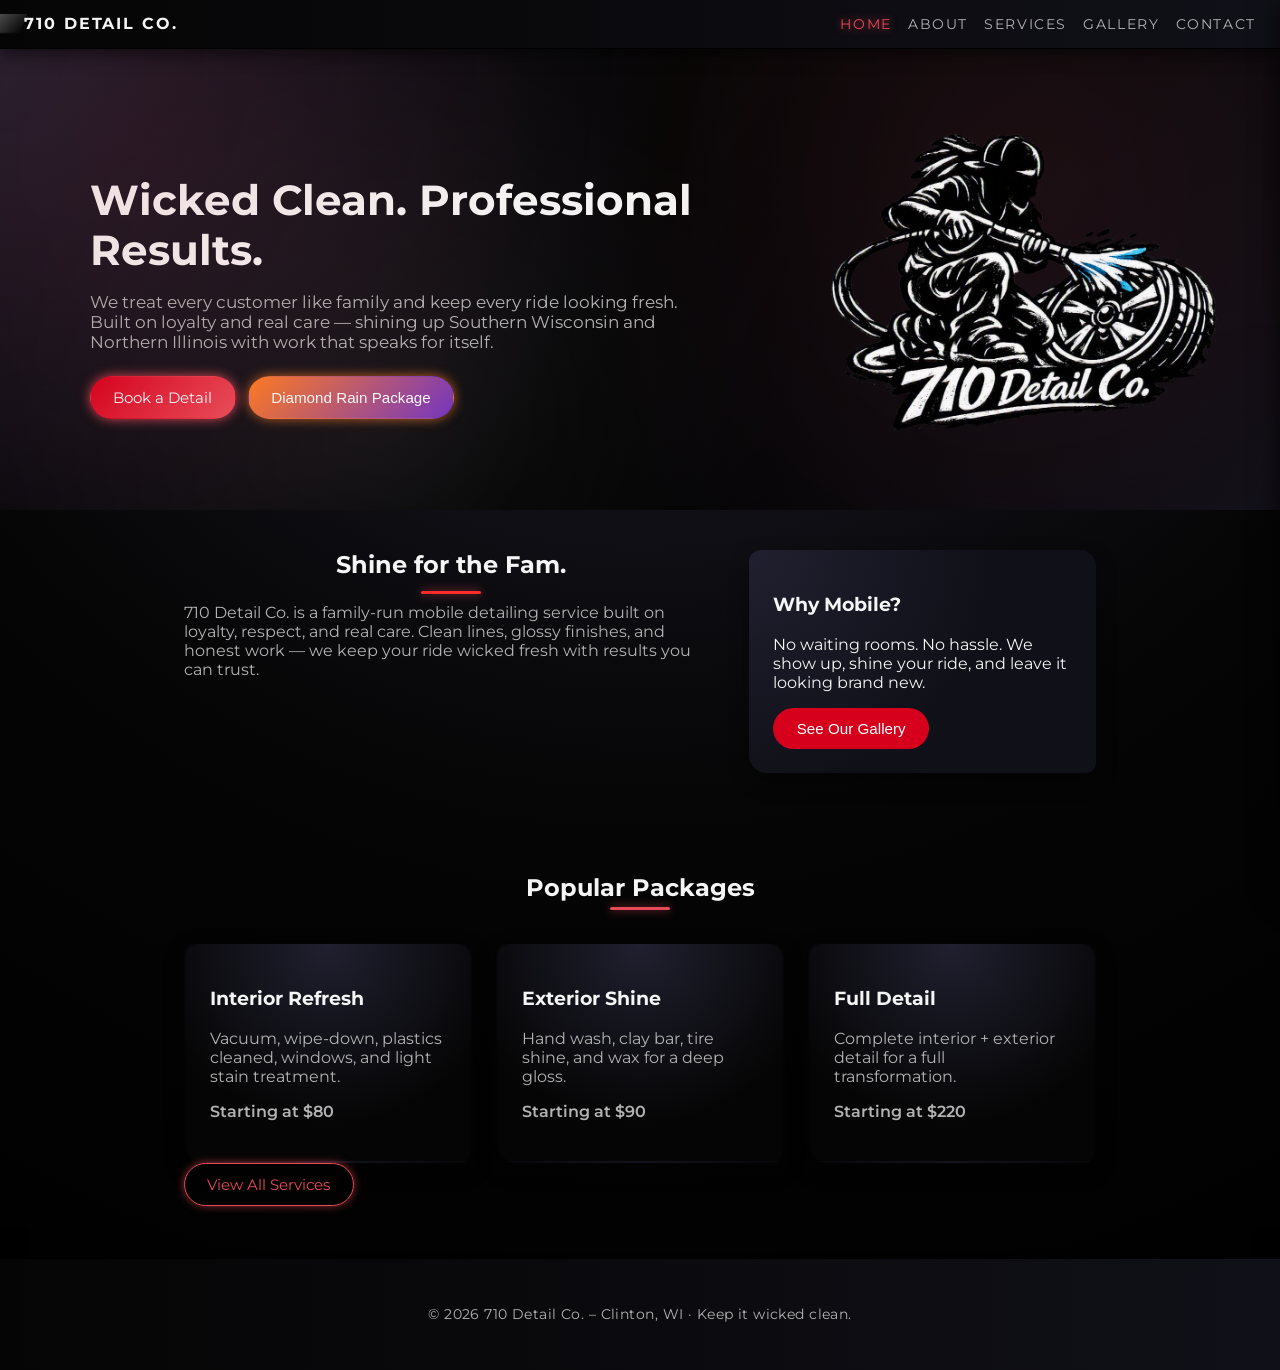
==== commit 0dd818ee: "Add files via upload" ====
--- a/index.html
+++ b/index.html
@@ -71,8 +71,7 @@
         <div class="hero-content">
           <h1>Wicked Clean. Professional Results.</h1>
           <p>
-            We treat every customer like family and promise to keep your ride looking fresh.
-            Mobile detailing with loyalty behind it — shining up Southern Wisconsin and Northern Illinois.
+            We treat every customer like family and keep every ride looking fresh. Built on loyalty and real care — shining up Southern Wisconsin and Northern Illinois with work that speaks for itself.
           </p>
 
           <div class="hero-buttons">
@@ -104,9 +103,7 @@
       <div class="split-text">
         <h2>Shine for the Fam.</h2>
         <p>
-          710 Detail Co. is a family‑run mobile detailing business built on loyalty,
-          respect, and underground energy. Clean lines, glossy finishes, and honest work —
-          we keep your ride wicked fresh.
+          710 Detail Co. is a family‑run mobile detailing service built on loyalty, respect, and real care. Clean lines, glossy finishes, and honest work — we keep your ride wicked fresh with results you can trust.
         </p>
       </div>
 
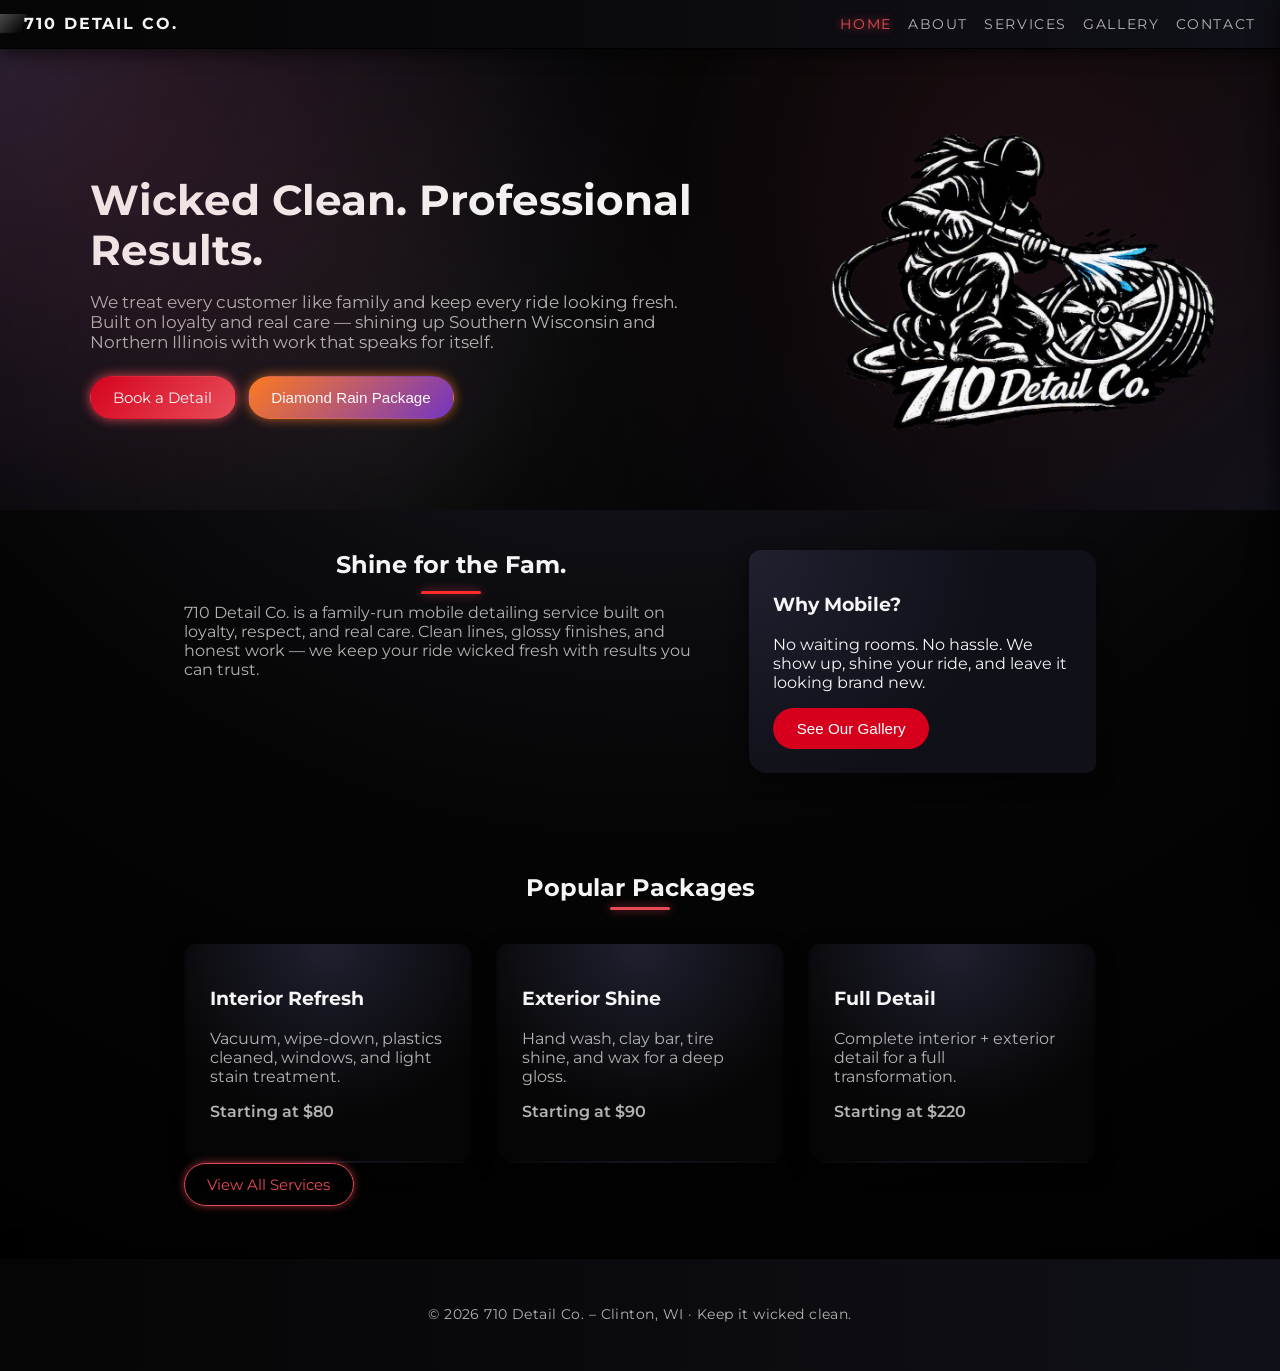
==== commit b8f7a97d: "Add files via upload" ====
--- a/index.html
+++ b/index.html
@@ -17,7 +17,7 @@
 
   <!-- Styles -->
   <link rel="stylesheet" href="style.css">
-  <link rel="icon" type="image/png" href="images/favicon.png.png" loading="lazy">
+  <link rel="icon" type="image/png" href="images/favicon.png" loading="lazy">
 
 </head>
 
--- a/style.css
+++ b/style.css
@@ -2590,3 +2590,14 @@
   text-align: center;
   font-style: italic;
 }
+section {
+  padding: 2rem 1rem;
+}
+
+h2 {
+  margin-bottom: 1.5rem;
+}
+
+p {
+  margin-bottom: 1rem;
+}
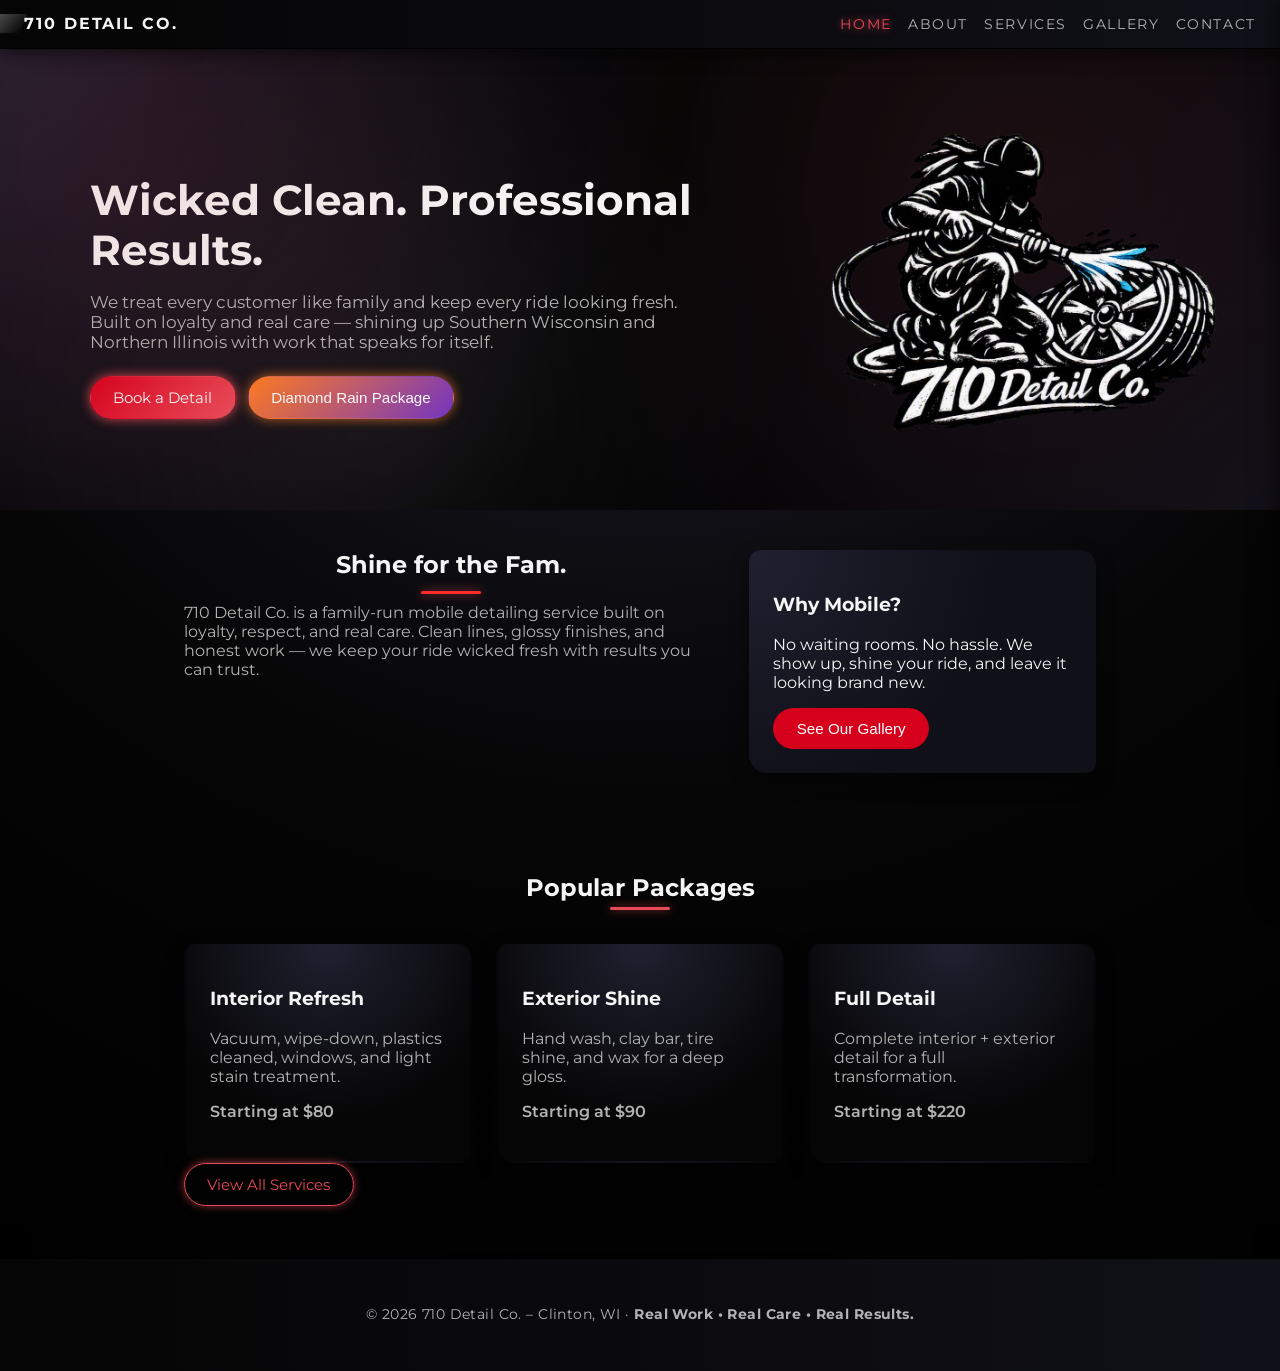
==== commit 41a89c97: "Add files via upload" ====
--- a/index.html
+++ b/index.html
@@ -147,7 +147,7 @@
 
   <!-- Footer -->
   <footer class="site-footer fade-in">
-    <p>© 2026 710 Detail Co. – Clinton, WI · Keep it wicked clean.</p>
+    <p>© 2026 710 Detail Co. – Clinton, WI · <strong>Real Work • Real Care • Real Results.<strong></p>
   </footer>
 
   <div class="easter-egg" id="easterEgg">Whoop Whoop!</div>
